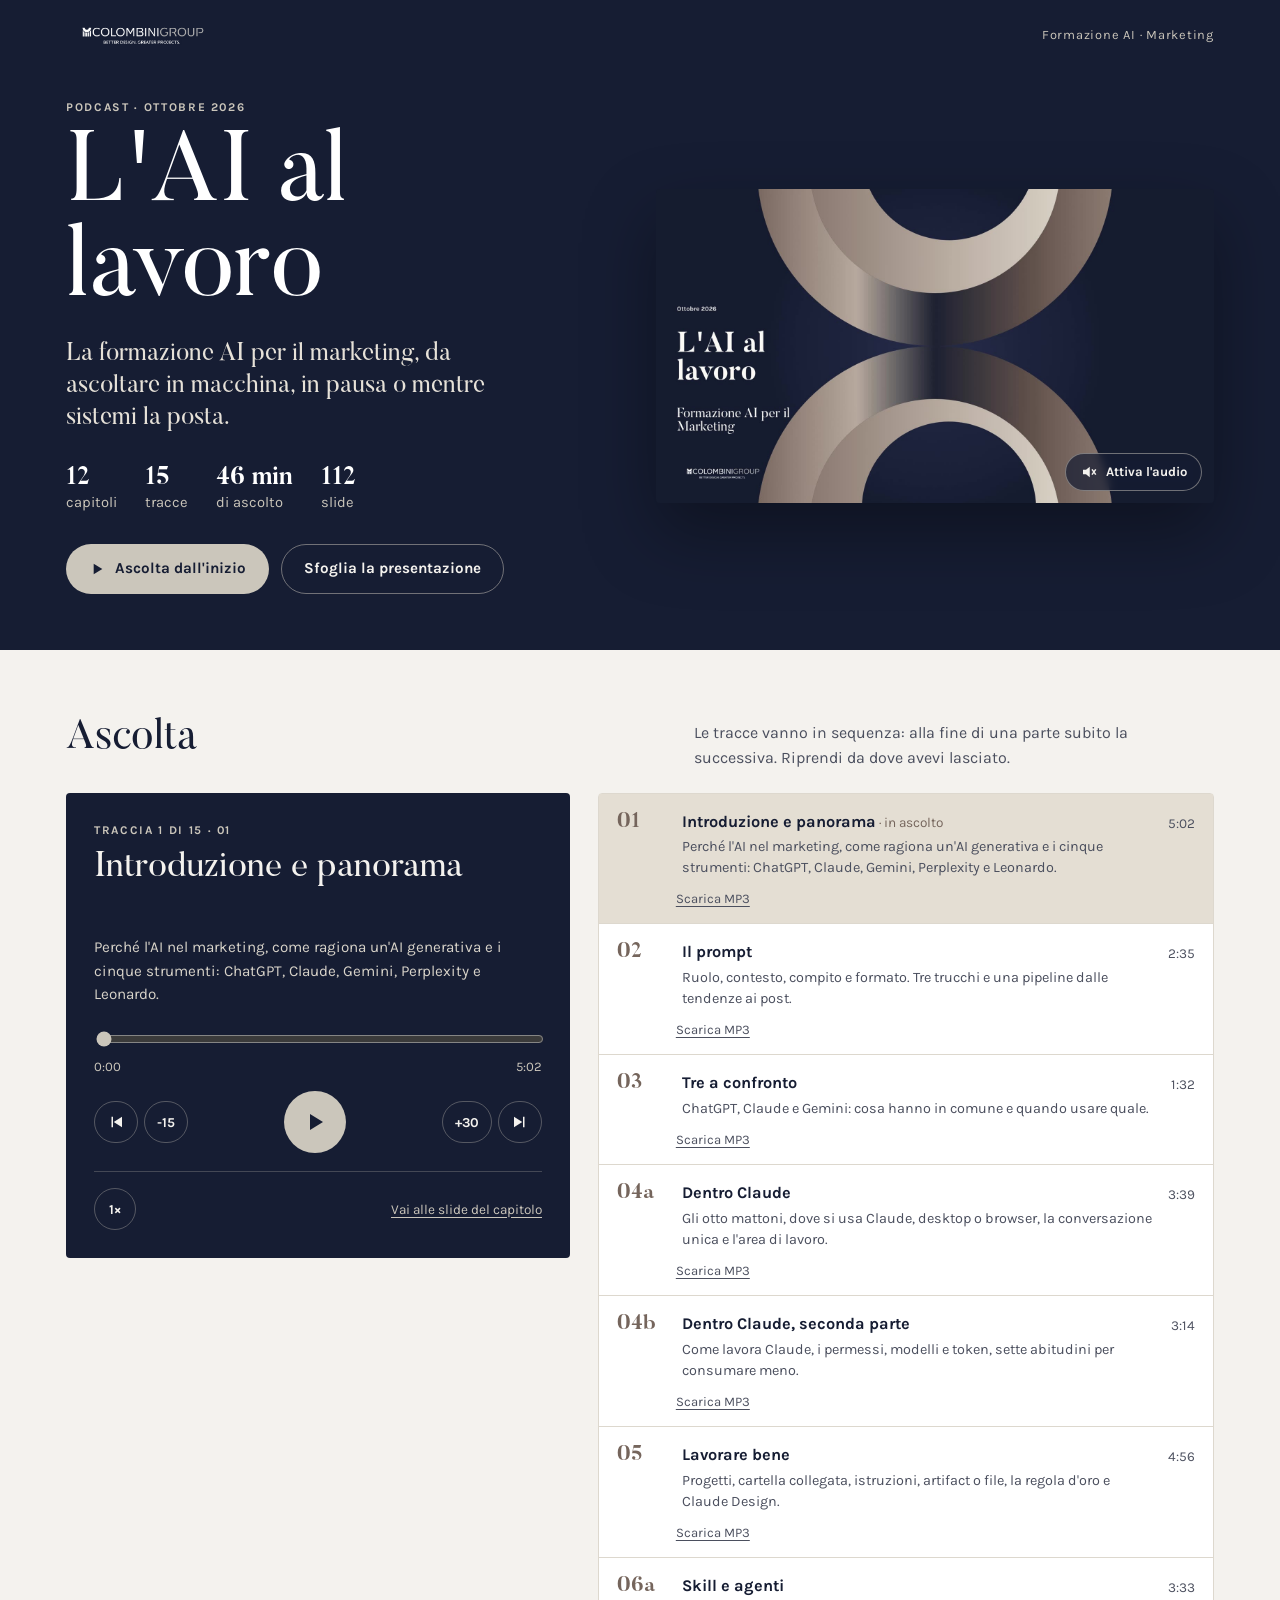
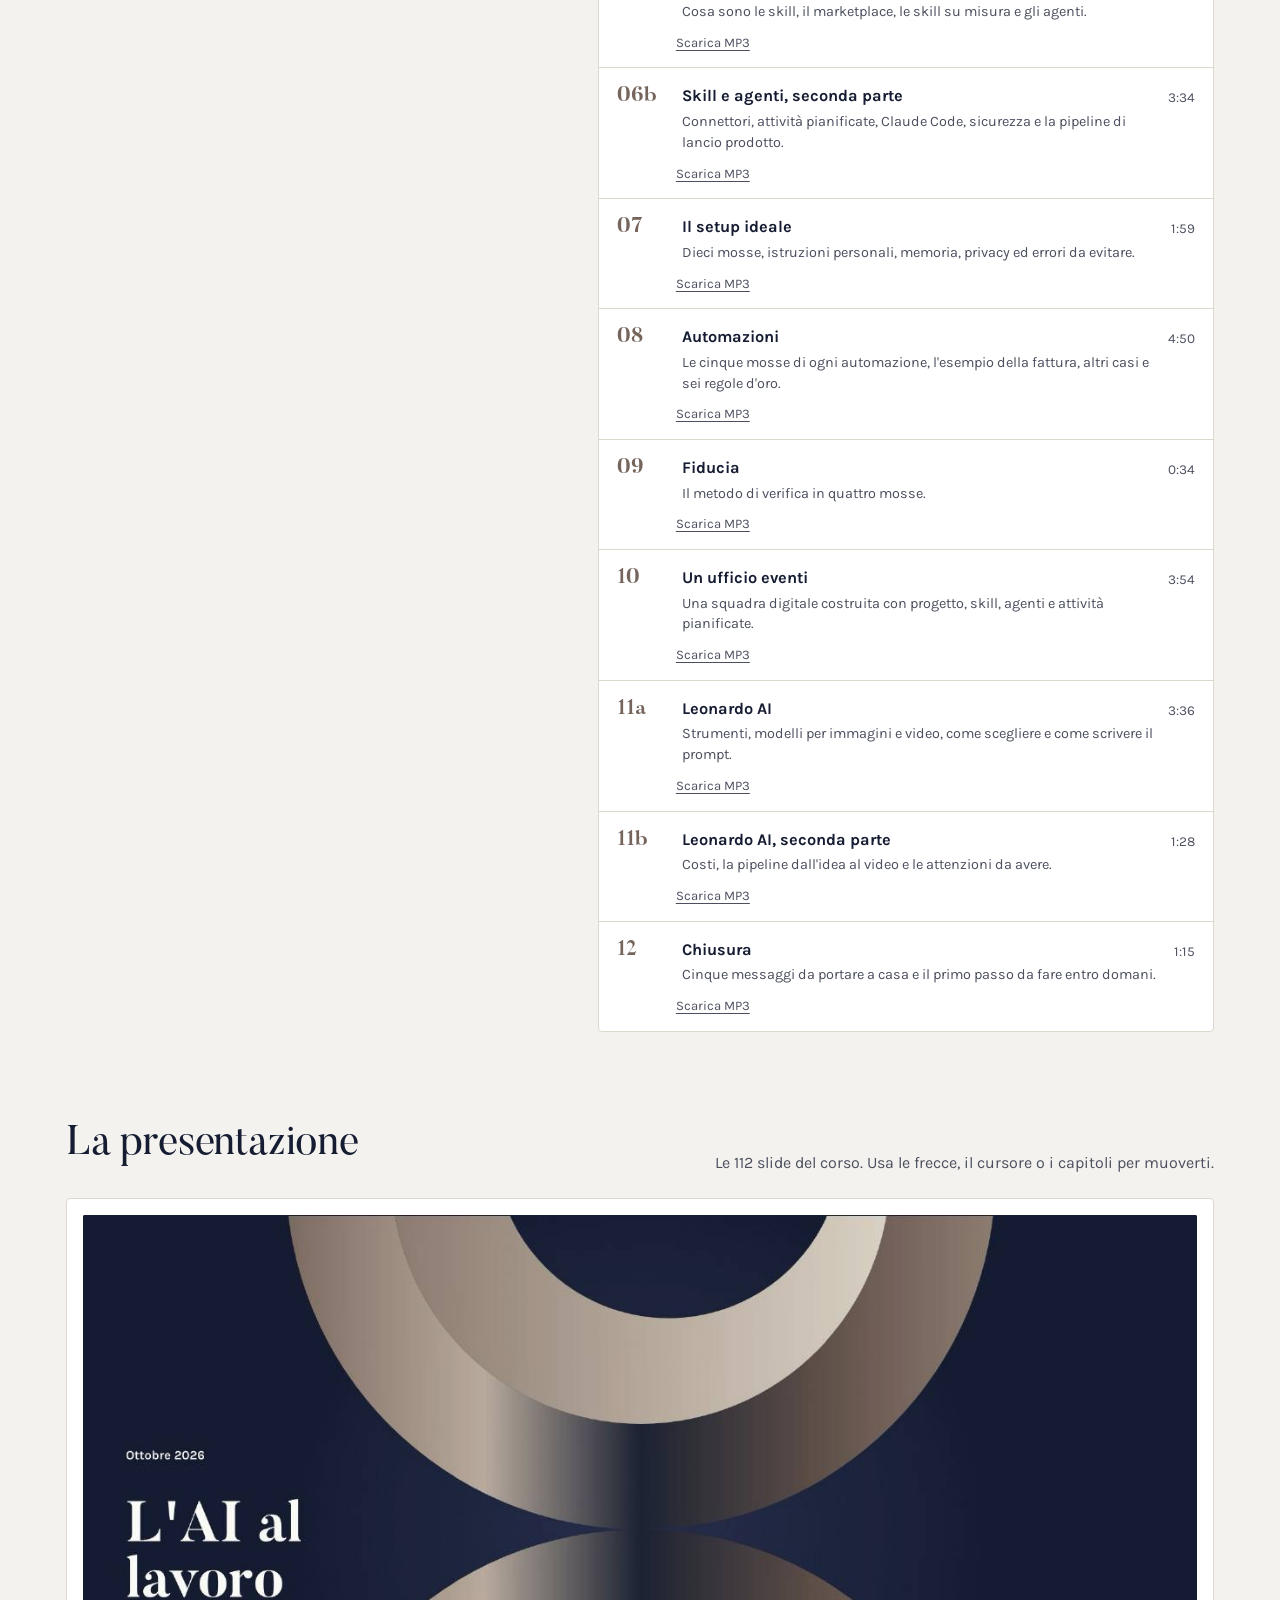
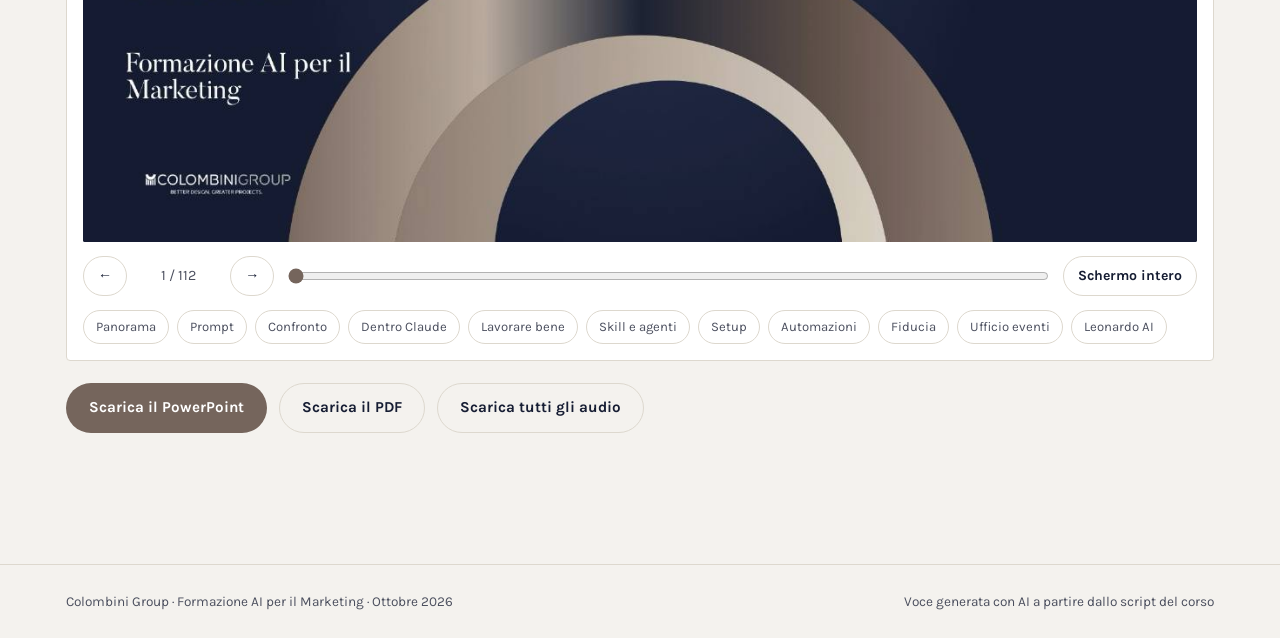
==== index.html @ 7804b263 "Pubblica il sito del podcast L'AI al lavoro Co-Authored-By: Claude Opus 5.5 <noreply@anthropic.com> " ====
<!doctype html><html lang="it"><head><meta charset="utf-8"><meta name="viewport" content="width=device-width,initial-scale=1,viewport-fit=cover"><style>:root{padding-top:env(safe-area-inset-top,0px);padding-bottom:env(safe-area-inset-bottom,0px)}body{margin:0}img{max-width:100%}[hidden]{display:none!important}</style></head><body><title>L'AI al lavoro · Podcast</title>
<meta name="claude:viewport-fit-sides" content="cover">
<style>
@font-face{font-family:"Butler";font-weight:400;font-style:normal;font-display:swap;src:url([data-uri]) format("woff")}
@font-face{font-family:"Butler";font-weight:700;font-style:normal;font-display:swap;src:url([data-uri]) format("woff")}
@font-face{font-family:"Karla";font-weight:400;font-style:normal;font-display:swap;src:url([data-uri]) format("woff")}
@font-face{font-family:"Karla";font-weight:500;font-style:normal;font-display:swap;src:url([data-uri]) format("woff")}
@font-face{font-family:"Karla";font-weight:700;font-style:normal;font-display:swap;src:url([data-uri]) format("woff")}

/* Layout: banda blu notte con archi (come la copertina del deck), poi lettore + scaletta su due colonne, poi la presentazione sfogliabile. */
:root{
  --navy:#161D33; --navy-2:#20294A; --greige:#CBC6BB; --tort:#75655C; --sand:#F4F2EE; --paper:#FFFFFF;
  --bg:var(--sand); --surface:var(--paper); --ink:#161D33; --ink-soft:#4B4F5E; --line:#DDD8CE; --accent:#75655C; --accent-ink:#FFFFFF;
  --row-hover:#ECE8E0; --row-active:#E4DED3;
  --f-display:"Butler","Bodoni Moda","Didot","Georgia",serif;
  --f-text:"Karla","Helvetica Neue","Arial",sans-serif;
}
@media (prefers-color-scheme:dark){:root:not([data-theme="light"]){
  --bg:#0F1426; --surface:#161D33; --ink:#EEEAE2; --ink-soft:#B7B1A6; --line:#2C3555; --accent:#CBC6BB; --accent-ink:#161D33;
  --row-hover:#1D2542; --row-active:#252E50; color-scheme:dark}}
:root[data-theme="dark"]{
  --bg:#0F1426; --surface:#161D33; --ink:#EEEAE2; --ink-soft:#B7B1A6; --line:#2C3555; --accent:#CBC6BB; --accent-ink:#161D33;
  --row-hover:#1D2542; --row-active:#252E50; color-scheme:dark}
*{box-sizing:border-box}
body{background:var(--bg);color:var(--ink);font-family:var(--f-text);font-size:16px;line-height:1.55;margin:0}
.wrap{max-width:1180px;margin:0 auto;padding-left:max(16px,env(safe-area-inset-left,0px));padding-right:max(16px,env(safe-area-inset-right,0px))}
h1,h2,h3{font-family:var(--f-display);font-weight:400;text-wrap:balance;margin:0;letter-spacing:-.005em}
button{font:inherit;color:inherit;cursor:pointer}
button:focus-visible,a:focus-visible,input:focus-visible{outline:2px solid var(--accent);outline-offset:2px}
.eyebrow{font-size:.74rem;letter-spacing:.14em;text-transform:uppercase;font-weight:700}

/* banda */
.band{background:#161D33;color:#F4F2EE;position:relative;overflow:hidden}
.band .wrap{position:relative;z-index:1}
.topbar{display:flex;justify-content:space-between;align-items:center;gap:16px;padding-block:22px}
.topbar img{height:26px;width:auto}
.topbar span{font-size:.8rem;color:#CBC6BB;letter-spacing:.06em}
.hero{display:grid;grid-template-columns:minmax(0,1fr) minmax(0,1fr);gap:32px;align-items:center;padding-block:28px 56px}
.hero .eyebrow{color:#CBC6BB}
.hero h1{font-size:clamp(3rem,8vw,6.2rem);line-height:.95;margin-top:14px;color:#FFFFFF}
.hero p.lede{font-family:var(--f-display);font-size:clamp(1.2rem,2.4vw,1.55rem);line-height:1.3;color:#E6E1D8;max-width:30ch;margin:20px 0 0}
.facts{display:flex;flex-wrap:wrap;gap:10px 28px;margin-top:28px;font-size:.92rem;color:#CBC6BB}
.facts b{display:block;font-family:var(--f-display);font-weight:700;font-size:1.6rem;color:#FFFFFF;line-height:1.1}
.hero .cta{margin-top:30px;display:flex;flex-wrap:wrap;gap:12px}
.btn{display:inline-flex;align-items:center;gap:10px;border-radius:999px;padding:12px 22px;font-weight:700;font-size:.95rem;border:1px solid transparent;text-decoration:none}
.btn-light{background:#CBC6BB;color:#161D33}
.btn-light:hover{background:#E4DFD6}
.btn-ghost{background:transparent;color:#F4F2EE;border-color:rgba(203,198,187,.5)}
.btn-ghost:hover{border-color:#CBC6BB}
.herovid{position:relative;justify-self:end;width:100%;max-width:640px;aspect-ratio:16/9;border-radius:4px;overflow:hidden;background:#0F1426 center/cover no-repeat;box-shadow:0 30px 70px rgba(0,0,0,.35)}
.herovid video{width:100%;height:100%;object-fit:cover;display:block}
.vidsound{position:absolute;right:12px;bottom:12px;display:inline-flex;align-items:center;gap:8px;border:1px solid rgba(203,198,187,.5);background:rgba(22,29,51,.72);color:#F4F2EE;border-radius:999px;padding:8px 14px;font-size:.82rem;font-weight:700;backdrop-filter:blur(4px)}
.vidsound svg{width:18px;height:18px;fill:currentColor}
.vidsound:hover{border-color:#CBC6BB}

/* sezione ascolto */
main{padding-block:56px 24px}
.sec-head{display:flex;justify-content:space-between;align-items:end;gap:16px;flex-wrap:wrap;margin-bottom:22px}
.sec-head h2{font-size:clamp(1.9rem,3.6vw,2.6rem)}
.sec-head p{margin:0;color:var(--ink-soft);max-width:52ch}
.listen{display:grid;grid-template-columns:minmax(0,.9fr) minmax(0,1.1fr);gap:28px;align-items:start}
.player{position:sticky;top:calc(env(safe-area-inset-top,0px) + 16px);background:#161D33;color:#F4F2EE;padding:28px;border-radius:4px}
.player .now{font-size:.74rem;letter-spacing:.14em;text-transform:uppercase;color:#CBC6BB;font-weight:700}
.player .ttl{font-family:var(--f-display);font-size:clamp(1.6rem,3vw,2.2rem);line-height:1.1;margin-top:10px;min-height:2.2em}
.player .dsc{color:#D9D4CA;font-size:.95rem;margin-top:10px;min-height:3em}
.seek{margin-top:22px}
.seek input{width:100%;accent-color:#CBC6BB}
.times{display:flex;justify-content:space-between;font-size:.82rem;color:#CBC6BB;font-variant-numeric:tabular-nums;margin-top:2px}
.ctrls{display:flex;align-items:center;justify-content:space-between;gap:8px;margin-top:14px;flex-wrap:wrap}
.ctrls .grp{display:flex;align-items:center;gap:6px}
.ic{background:transparent;border:1px solid rgba(203,198,187,.35);color:#F4F2EE;border-radius:999px;height:42px;min-width:42px;padding:0 12px;display:inline-flex;align-items:center;justify-content:center;font-size:.85rem;font-weight:700}
.ic:hover{border-color:#CBC6BB}
.ic svg{width:18px;height:18px;fill:currentColor}
.play{background:#CBC6BB;color:#161D33;border:none;width:62px;height:62px;border-radius:50%}
.play svg{width:24px;height:24px}
.play:hover{background:#E4DFD6}
.player .side{display:flex;justify-content:space-between;align-items:center;gap:10px;margin-top:18px;padding-top:16px;border-top:1px solid rgba(203,198,187,.25);font-size:.85rem;color:#CBC6BB;flex-wrap:wrap}
.linkbtn{background:none;border:none;padding:0;text-decoration:underline;text-underline-offset:3px;color:inherit;font-size:inherit}

.tracks{list-style:none;margin:0;padding:0;background:var(--surface);border:1px solid var(--line);border-radius:4px}
.tracks li+li{border-top:1px solid var(--line)}
.trk{display:grid;grid-template-columns:3.2rem minmax(0,1fr) auto;gap:14px;align-items:start;width:100%;text-align:left;background:transparent;border:none;padding:16px 18px}
.tracks li:hover{background:var(--row-hover)}
.tracks li.on{background:var(--row-active)}
.trk{border-radius:0}
.trk .n{font-family:var(--f-display);font-weight:700;font-size:1.35rem;color:var(--accent);font-variant-numeric:tabular-nums;line-height:1.2}
.trk .t{font-weight:700;font-size:1.02rem;line-height:1.3}
.trk .d{color:var(--ink-soft);font-size:.9rem;margin-top:3px;line-height:1.45}
.trk .r{font-size:.85rem;color:var(--ink-soft);font-variant-numeric:tabular-nums;white-space:nowrap;padding-top:3px}
.trk[aria-current="true"] .t::after{content:" · in ascolto";font-weight:400;color:var(--accent);font-size:.85rem}
.row-tools{display:flex;gap:14px;padding:0 18px 14px 4.8rem;font-size:.82rem;color:var(--ink-soft);margin-top:-6px}
.row-tools button{background:none;border:none;padding:0;color:inherit;text-decoration:underline;text-underline-offset:3px}

/* presentazione */
.deck{margin-top:72px;padding-block:8px 24px}
.viewer{background:var(--surface);border:1px solid var(--line);border-radius:4px;padding:16px}
.stage{position:relative;aspect-ratio:16/9;max-width:100%;background:#161D33;border-radius:2px;overflow:hidden}
.stage img{width:100%;height:100%;object-fit:contain;display:block}
.nav-hit{position:absolute;top:0;bottom:0;width:22%;background:transparent;border:none}
.nav-hit.prev{left:0}.nav-hit.next{right:0}
.vbar{display:flex;align-items:center;gap:12px;margin-top:14px;flex-wrap:wrap}
.vbar input[type=range]{flex:1 1 220px;min-width:0;accent-color:var(--accent)}
.vbtn{background:transparent;border:1px solid var(--line);border-radius:999px;height:40px;min-width:40px;padding:0 14px;font-weight:700;font-size:.88rem;color:var(--ink);display:inline-flex;align-items:center;gap:8px}
.vbtn:hover{border-color:var(--accent)}
.count{font-variant-numeric:tabular-nums;font-size:.9rem;color:var(--ink-soft);min-width:5.5em;text-align:center}
.chapters{display:flex;gap:8px;flex-wrap:wrap;margin-top:14px}
.chip{border:1px solid var(--line);background:transparent;border-radius:999px;padding:6px 12px;font-size:.82rem;color:var(--ink-soft)}
.chip:hover,.chip[aria-pressed="true"]{border-color:var(--accent);color:var(--ink)}
.dl{display:flex;flex-wrap:wrap;gap:12px;margin-top:22px;align-items:center}
.btn-solid{background:var(--accent);color:var(--accent-ink)}
.btn-solid:hover{filter:brightness(1.08)}
.btn-line{background:transparent;color:var(--ink);border-color:var(--line)}
.btn-line:hover{border-color:var(--accent)}
.note{font-size:.85rem;color:var(--ink-soft);margin:10px 0 0}
.msg{font-size:.88rem;color:var(--accent);min-height:1.4em;margin:8px 0 0}

footer{border-top:1px solid var(--line);margin-top:56px}
footer .wrap{display:flex;justify-content:space-between;gap:16px;flex-wrap:wrap;padding-block:26px;font-size:.85rem;color:var(--ink-soft)}

@media (max-width:860px){
  .hero{grid-template-columns:1fr;padding-block:12px 40px}
  .herovid{justify-self:stretch;max-width:none}
  .listen{grid-template-columns:1fr}
  .player{position:static}
}
@media (max-width:520px){
  .trk{grid-template-columns:2.4rem minmax(0,1fr);gap:10px;padding:14px}
  .trk .r{grid-column:2;padding-top:0}
  .row-tools{padding-left:3.7rem}
  .player{padding:22px}
}
@media (prefers-reduced-motion:reduce){*{transition:none!important;animation:none!important}}
</style>

<div class="band">
  <div class="wrap">
    <div class="topbar">
      <img src="[data-uri]" alt="Colombini Group">
      <span>Formazione AI · Marketing</span>
    </div>
    <div class="hero">
      <div>
        <div class="eyebrow">Podcast · Ottobre 2026</div>
        <h1>L'AI al lavoro</h1>
        <p class="lede">La formazione AI per il marketing, da ascoltare in macchina, in pausa o mentre sistemi la posta.</p>
        <div class="facts">
          <div><b>12</b>capitoli</div>
          <div><b>15</b>tracce</div>
          <div><b id="totdur">45 min</b>di ascolto</div>
          <div><b>112</b>slide</div>
        </div>
        <div class="cta">
          <button class="btn btn-light" id="startBtn" type="button">
            <svg width="16" height="16" viewBox="0 0 24 24" aria-hidden="true"><path d="M7 4v16l13-8z" fill="currentColor"/></svg>
            <span id="startLbl">Ascolta dall'inizio</span>
          </button>
          <a class="btn btn-ghost" href="#presentazione">Sfoglia la presentazione</a>
        </div>
      </div>
      <div class="herovid">
        <video id="heroVid" muted loop playsinline preload="auto" aria-label="Video di introduzione al corso"></video>
        <button class="vidsound" id="vidSound" type="button" aria-pressed="false">
          <svg viewBox="0 0 24 24" aria-hidden="true"><path d="M4 9v6h4l5 4V5L8 9H4z"/><path id="sndWave" d="M16 8.5l5 7M21 8.5l-5 7" stroke="currentColor" stroke-width="2" fill="none"/></svg>
          <span id="vidSoundLbl">Attiva l'audio</span>
        </button>
      </div>
    </div>
  </div>
</div>

<main class="wrap">
  <section aria-labelledby="h-ascolta">
    <div class="sec-head">
      <h2 id="h-ascolta">Ascolta</h2>
      <p>Le tracce vanno in sequenza: alla fine di una parte subito la successiva. Riprendi da dove avevi lasciato.</p>
    </div>
    <div class="listen">
      <div class="player" aria-label="Lettore">
        <div class="now" id="pNow">Traccia 1 di 15</div>
        <div class="ttl" id="pTitle">Introduzione e panorama</div>
        <div class="dsc" id="pDesc"></div>
        <div class="seek">
          <label for="seek" class="eyebrow" style="position:absolute;left:-9999px">Posizione</label>
          <input id="seek" type="range" min="0" max="1000" value="0">
          <div class="times"><span id="tCur">0:00</span><span id="tDur">0:00</span></div>
        </div>
        <div class="ctrls">
          <div class="grp">
            <button class="ic" id="bPrev" type="button" aria-label="Traccia precedente"><svg viewBox="0 0 24 24"><path d="M6 5h2v14H6zM20 5v14L9 12z"/></svg></button>
            <button class="ic" id="bBack" type="button" aria-label="Indietro di 15 secondi">-15</button>
          </div>
          <button class="ic play" id="bPlay" type="button" aria-label="Riproduci"><svg viewBox="0 0 24 24" id="playIcon"><path d="M7 4v16l13-8z"/></svg></button>
          <div class="grp">
            <button class="ic" id="bFwd" type="button" aria-label="Avanti di 30 secondi">+30</button>
            <button class="ic" id="bNext" type="button" aria-label="Traccia successiva"><svg viewBox="0 0 24 24"><path d="M16 5h2v14h-2zM4 5v14l11-7z"/></svg></button>
          </div>
        </div>
        <div class="side">
          <button class="ic" id="bSpeed" type="button" aria-label="Velocità di riproduzione">1×</button>
          <button class="linkbtn" id="bSlides" type="button">Vai alle slide del capitolo</button>
        </div>
        <audio id="audio" preload="metadata"></audio>
      </div>
      <ol class="tracks" id="tracks"></ol>
    </div>
  </section>

  <section class="deck" id="presentazione" aria-labelledby="h-deck">
    <div class="sec-head">
      <h2 id="h-deck">La presentazione</h2>
      <p>Le 112 slide del corso. Usa le frecce, il cursore o i capitoli per muoverti.</p>
    </div>
    <div class="viewer">
      <div class="stage">
        <img id="slideImg" alt="Slide 1 di 112">
        <button class="nav-hit prev" id="hitPrev" type="button" aria-label="Slide precedente"></button>
        <button class="nav-hit next" id="hitNext" type="button" aria-label="Slide successiva"></button>
      </div>
      <div class="vbar">
        <button class="vbtn" id="sPrev" type="button" aria-label="Slide precedente">←</button>
        <span class="count" id="sCount">1 / 112</span>
        <button class="vbtn" id="sNext" type="button" aria-label="Slide successiva">→</button>
        <label for="sRange" style="position:absolute;left:-9999px">Scorri le slide</label>
        <input type="range" id="sRange" min="1" max="112" value="1">
        <button class="vbtn" id="sFull" type="button">Schermo intero</button>
      </div>
      <div class="chapters" id="chips"></div>
    </div>
    <div class="dl" id="dlRow">
      <button class="btn btn-solid" type="button" data-dl="pptx">Scarica il PowerPoint</button>
      <button class="btn btn-line" type="button" data-dl="pdf" id="dlPdf">Scarica il PDF</button>
      <button class="btn btn-line" type="button" data-dl="all" id="dlAudio" hidden>Scarica tutti gli audio</button>
    </div>
    <p class="note" id="pptNote" hidden>Il PowerPoint originale si scarica dalla versione condivisa su OneDrive. Qui trovi il PDF con le stesse 112 slide.</p>
    <p class="msg" id="dlMsg" role="status"></p>
  </section>
</main>

<footer>
  <div class="wrap">
    <span>Colombini Group · Formazione AI per il Marketing · Ottobre 2026</span>
    <span>Voce generata con AI a partire dallo script del corso</span>
  </div>
</footer>


<script>
(function(){
const MODE = "site"; // artifact | site | single
const TRACKS = [
 {n:"01",t:"Introduzione e panorama",d:"Perché l'AI nel marketing, come ragiona un'AI generativa e i cinque strumenti: ChatGPT, Claude, Gemini, Perplexity e Leonardo.",s:1},
 {n:"02",t:"Il prompt",d:"Ruolo, contesto, compito e formato. Tre trucchi e una pipeline dalle tendenze ai post.",s:16},
 {n:"03",t:"Tre a confronto",d:"ChatGPT, Claude e Gemini: cosa hanno in comune e quando usare quale.",s:21},
 {n:"04a",t:"Dentro Claude",d:"Gli otto mattoni, dove si usa Claude, desktop o browser, la conversazione unica e l'area di lavoro.",s:26},
 {n:"04b",t:"Dentro Claude, seconda parte",d:"Come lavora Claude, i permessi, modelli e token, sette abitudini per consumare meno.",s:34},
 {n:"05",t:"Lavorare bene",d:"Progetti, cartella collegata, istruzioni, artifact o file, la regola d'oro e Claude Design.",s:42},
 {n:"06a",t:"Skill e agenti",d:"Cosa sono le skill, il marketplace, le skill su misura e gli agenti.",s:53},
 {n:"06b",t:"Skill e agenti, seconda parte",d:"Connettori, attività pianificate, Claude Code, sicurezza e la pipeline di lancio prodotto.",s:62},
 {n:"07",t:"Il setup ideale",d:"Dieci mosse, istruzioni personali, memoria, privacy ed errori da evitare.",s:70},
 {n:"08",t:"Automazioni",d:"Le cinque mosse di ogni automazione, l'esempio della fattura, altri casi e sei regole d'oro.",s:75},
 {n:"09",t:"Fiducia",d:"Il metodo di verifica in quattro mosse.",s:86},
 {n:"10",t:"Un ufficio eventi",d:"Una squadra digitale costruita con progetto, skill, agenti e attività pianificate.",s:90},
 {n:"11a",t:"Leonardo AI",d:"Strumenti, modelli per immagini e video, come scegliere e come scrivere il prompt.",s:101},
 {n:"11b",t:"Leonardo AI, seconda parte",d:"Costi, la pipeline dall'idea al video e le attenzioni da avere.",s:109},
 {n:"12",t:"Chiusura",d:"Cinque messaggi da portare a casa e il primo passo da fare entro domani.",s:88}
];
const DUR = [302,155,92,219,194,296,213,214,119,290,34,234,216,88,75];
const SLIDES = 112;
const CHAPTERS = [["Panorama",6],["Prompt",16],["Confronto",21],["Dentro Claude",26],["Lavorare bene",42],["Skill e agenti",53],["Setup",70],["Automazioni",75],["Fiducia",86],["Ufficio eventi",90],["Leonardo AI",101]];
const FILES = {pptx:["files/L-AI-al-lavoro_presentazione.pptx","L'AI al lavoro - presentazione.pptx"], pdf:["files/L-AI-al-lavoro_presentazione.pdf","L'AI al lavoro - presentazione.pdf"]};

/* risoluzione delle risorse: percorso relativo, oppure blob dal file unico */
const blobCache = {};
function src(path){
  if(MODE!=="single") return path;
  if(blobCache[path]) return blobCache[path];
  const el = document.querySelector('script[data-asset="'+path+'"]');
  if(!el) return "";
  const bin = atob(el.textContent.trim()); const len = bin.length; const u = new Uint8Array(len);
  for(let i=0;i<len;i++) u[i]=bin.charCodeAt(i);
  const url = URL.createObjectURL(new Blob([u],{type:el.dataset.mime}));
  blobCache[path]=url; return url;
}
function has(path){ if(MODE==="artifact" && path.endsWith(".pptx")) return false; return MODE!=="single" || !!document.querySelector('script[data-asset="'+path+'"]'); }
const fmt = s => { s=Math.max(0,Math.floor(s||0)); return Math.floor(s/60)+":"+String(s%60).padStart(2,"0"); };
const $ = id => document.getElementById(id);
const store = { get(k){try{return JSON.parse(localStorage.getItem(k))}catch(e){return null}}, set(k,v){try{localStorage.setItem(k,JSON.stringify(v))}catch(e){}} };

const total = DUR.reduce((a,b)=>a+b,0);
$("totdur").textContent = Math.round(total/60)+" min";

/* scaletta */
const list = $("tracks");
TRACKS.forEach((tr,i)=>{
  const li = document.createElement("li");
  const b = document.createElement("button"); b.type="button"; b.className="trk"; b.dataset.i=i;
  b.innerHTML = '<span class="n"></span><span><span class="t"></span><span class="d" style="display:block"></span></span><span class="r"></span>';
  b.querySelector(".n").textContent = tr.n; b.querySelector(".t").textContent = tr.t; b.querySelector(".d").textContent = tr.d; b.querySelector(".r").textContent = fmt(DUR[i]);
  b.addEventListener("click",()=>{ if(i===cur && !audio.paused){audio.pause();} else {load(i,0,true);} });
  li.appendChild(b);
  if(MODE!=="artifact"){
    const tools = document.createElement("div"); tools.className="row-tools";
    const d = document.createElement("button"); d.type="button"; d.textContent="Scarica MP3";
    d.addEventListener("click",()=>saveFile("audio/"+tr.n+".mp3","L'AI al lavoro "+tr.n+" "+tr.t+".mp3"));
    tools.appendChild(d); li.appendChild(tools);
  }
  list.appendChild(li);
});

/* lettore */
const audio = $("audio");
let cur = 0, speedIdx = 0; const SPEEDS=[1,1.25,1.5,0.9];
function paint(){
  const tr = TRACKS[cur];
  $("pNow").textContent = "Traccia "+(cur+1)+" di "+TRACKS.length+" · "+tr.n;
  $("pTitle").textContent = tr.t; $("pDesc").textContent = tr.d;
  list.querySelectorAll(".trk").forEach(b=>{const on=+b.dataset.i===cur; b.setAttribute("aria-current", String(on)); b.parentNode.classList.toggle("on",on);});
}
function load(i,t,play){
  cur = i; audio.src = src("audio/"+TRACKS[i].n+".mp3"); audio.playbackRate = SPEEDS[speedIdx];
  paint();
  const go = ()=>{ if(t) { try{audio.currentTime=t}catch(e){} } if(play) audio.play().catch(()=>{}); };
  if(audio.readyState>=1) go(); else audio.addEventListener("loadedmetadata",go,{once:true});
}
function setIcon(){ $("playIcon").innerHTML = audio.paused ? '<path d="M7 4v16l13-8z"/>' : '<path d="M6 4h4v16H6zM14 4h4v16h-4z"/>'; $("bPlay").setAttribute("aria-label", audio.paused?"Riproduci":"Pausa"); }
$("bPlay").addEventListener("click",()=>{ if(!audio.src) load(cur,0,true); else if(audio.paused) audio.play().catch(()=>{}); else audio.pause(); });
$("bPrev").addEventListener("click",()=>{ if(audio.currentTime>4) audio.currentTime=0; else if(cur>0) load(cur-1,0,!audio.paused); });
$("bNext").addEventListener("click",()=>{ if(cur<TRACKS.length-1) load(cur+1,0,!audio.paused); });
$("bBack").addEventListener("click",()=>{ audio.currentTime=Math.max(0,audio.currentTime-15); });
$("bFwd").addEventListener("click",()=>{ audio.currentTime=Math.min(audio.duration||0,audio.currentTime+30); });
$("bSpeed").addEventListener("click",()=>{ speedIdx=(speedIdx+1)%SPEEDS.length; audio.playbackRate=SPEEDS[speedIdx]; $("bSpeed").textContent=String(SPEEDS[speedIdx]).replace(".",",")+"×"; });
$("bSlides").addEventListener("click",()=>{ show(TRACKS[cur].s); $("presentazione").scrollIntoView({behavior:"smooth"}); });
audio.addEventListener("play",setIcon); audio.addEventListener("pause",setIcon);
audio.addEventListener("ended",()=>{ if(cur<TRACKS.length-1) load(cur+1,0,true); else setIcon(); });
let seeking=false; const seek=$("seek");
seek.addEventListener("input",()=>{ seeking=true; $("tCur").textContent=fmt((seek.value/1000)*(audio.duration||DUR[cur])); });
seek.addEventListener("change",()=>{ if(audio.duration) audio.currentTime=(seek.value/1000)*audio.duration; seeking=false; });
let lastSave=0;
audio.addEventListener("timeupdate",()=>{
  const d = audio.duration||DUR[cur];
  if(!seeking){ seek.value = Math.round(1000*audio.currentTime/d); $("tCur").textContent=fmt(audio.currentTime); }
  $("tDur").textContent = fmt(d);
  const now=Date.now(); if(now-lastSave>4000){ lastSave=now; store.set("podcast-pos",{i:cur,t:audio.currentTime}); }
});
const saved = store.get("podcast-pos");
$("startBtn").addEventListener("click",()=>{
  const p = store.get("podcast-pos");
  if(p && (p.i>0 || p.t>10)) load(p.i,p.t,true); else load(0,0,true);
  document.querySelector(".player").scrollIntoView({behavior:"smooth",block:"center"});
});
if(saved && (saved.i>0 || saved.t>10)){ cur = Math.min(saved.i,TRACKS.length-1); $("startLbl").textContent = "Riprendi da "+TRACKS[cur].n+" · "+fmt(saved.t); }
paint(); $("tDur").textContent = fmt(DUR[cur]);

/* video di apertura */
const hv=$("heroVid"), snd=$("vidSound");
hv.parentNode.style.backgroundImage="url('"+src("intro-poster.jpg")+"')";
hv.poster=src("intro-poster.jpg"); hv.src=src("intro.mp4");
const reduce = window.matchMedia && matchMedia("(prefers-reduced-motion: reduce)").matches;
if(!reduce){ hv.play().catch(()=>{}); }
snd.addEventListener("click",()=>{
  const on = hv.muted;
  hv.muted = !on;
  if(on){ hv.currentTime=0; hv.play().catch(()=>{}); if(!audio.paused) audio.pause(); }
  snd.setAttribute("aria-pressed",String(on));
  $("vidSoundLbl").textContent = on ? "Disattiva l'audio" : "Attiva l'audio";
  $("sndWave").setAttribute("d", on ? "M16 9a4 4 0 0 1 0 6M18.5 6.5a7.5 7.5 0 0 1 0 11" : "M16 8.5l5 7M21 8.5l-5 7");
});
audio.addEventListener("play",()=>{ if(!hv.muted){ hv.muted=true; snd.setAttribute("aria-pressed","false"); $("vidSoundLbl").textContent="Attiva l'audio"; $("sndWave").setAttribute("d","M16 8.5l5 7M21 8.5l-5 7"); } });

/* presentazione */
let slide = 1; const img=$("slideImg"), range=$("sRange");
const pad = n => String(n).padStart(3,"0");
function show(n){
  slide = Math.min(SLIDES,Math.max(1,n));
  img.src = src("slides/"+pad(slide)+".jpg"); img.alt = "Slide "+slide+" di "+SLIDES;
  $("sCount").textContent = slide+" / "+SLIDES; range.value = slide;
  let active=-1; CHAPTERS.forEach((c,i)=>{ if(slide>=c[1]) active=i; });
  document.querySelectorAll(".chip").forEach((c,i)=>c.setAttribute("aria-pressed",String(i===active)));
  if(slide<SLIDES){ const pre=new Image(); pre.src=src("slides/"+pad(slide+1)+".jpg"); }
}
CHAPTERS.forEach(c=>{ const b=document.createElement("button"); b.type="button"; b.className="chip"; b.textContent=c[0]; b.addEventListener("click",()=>show(c[1])); $("chips").appendChild(b); });
["sPrev","hitPrev"].forEach(id=>$(id).addEventListener("click",()=>show(slide-1)));
["sNext","hitNext"].forEach(id=>$(id).addEventListener("click",()=>show(slide+1)));
range.addEventListener("input",()=>show(+range.value));
document.addEventListener("keydown",e=>{
  if(e.target.closest && e.target.closest("input")) return;
  const r = $("presentazione").getBoundingClientRect();
  if(r.top>innerHeight*0.6 || r.bottom<innerHeight*0.3) return;
  if(e.key==="ArrowRight"){show(slide+1);e.preventDefault();} if(e.key==="ArrowLeft"){show(slide-1);e.preventDefault();}
});
$("sFull").addEventListener("click",()=>{ const st=document.querySelector(".stage"); const f=st.requestFullscreen||st.webkitRequestFullscreen; if(f){ try{ const p=f.call(st); if(p&&p.catch) p.catch(()=>{$("sFull").hidden=true;}); }catch(e){ $("sFull").hidden=true; } } else $("sFull").hidden=true; });
show(1);
if(MODE==="artifact") $("pptNote").hidden=false;

/* download */
const msg=$("dlMsg");
async function saveFile(path,name){
  msg.textContent="";
  if(MODE==="artifact"){
    let dl=null; try{ dl = window.claude && await window.claude.use("downloads"); }catch(e){}
    if(!dl){ msg.textContent="Il download non è disponibile in questa vista. Apri la pagina su claude.ai."; return; }
    try{ msg.textContent="Preparo il file…"; const r=await fetch(path); const b=await r.blob(); msg.textContent=""; await dl.save({filename:name,data:b}); msg.textContent="File scaricato."; }
    catch(e){ msg.textContent = (e && e.code==="declined") ? "" : "Non sono riuscito a scaricare il file. Riprova tra poco."; }
    return;
  }
  const a=document.createElement("a"); a.href=src(path); a.download=name; document.body.appendChild(a); a.click(); a.remove();
}
document.querySelectorAll("[data-dl]").forEach(b=>{
  const k=b.dataset.dl;
  if(k==="all"){ if(MODE==="site"){ b.hidden=false; b.addEventListener("click",()=>saveFile("files/L-AI-al-lavoro_audio.zip","L'AI al lavoro - audio.zip")); } return; }
  if(!has(FILES[k][0])){ b.hidden=true; return; }
  b.addEventListener("click",()=>saveFile(FILES[k][0],FILES[k][1]));
});
})();
</script>
</body></html>
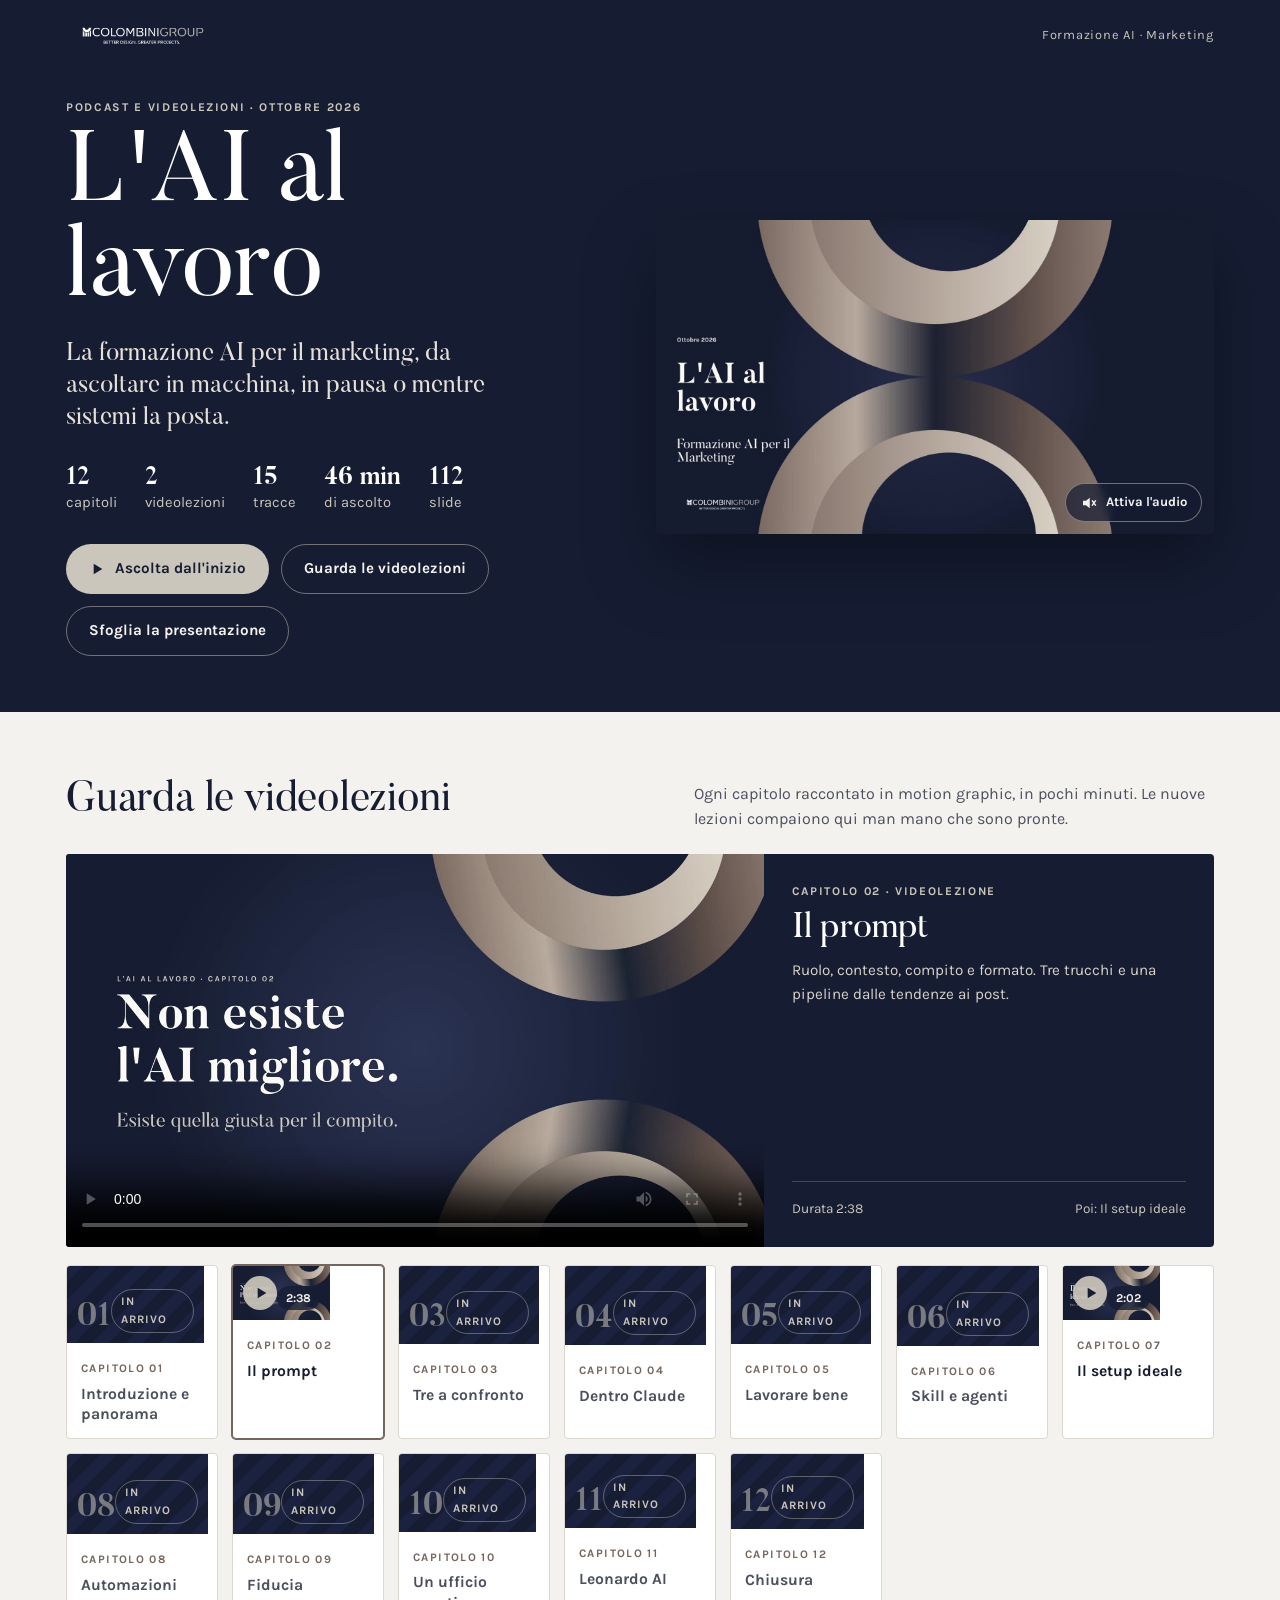
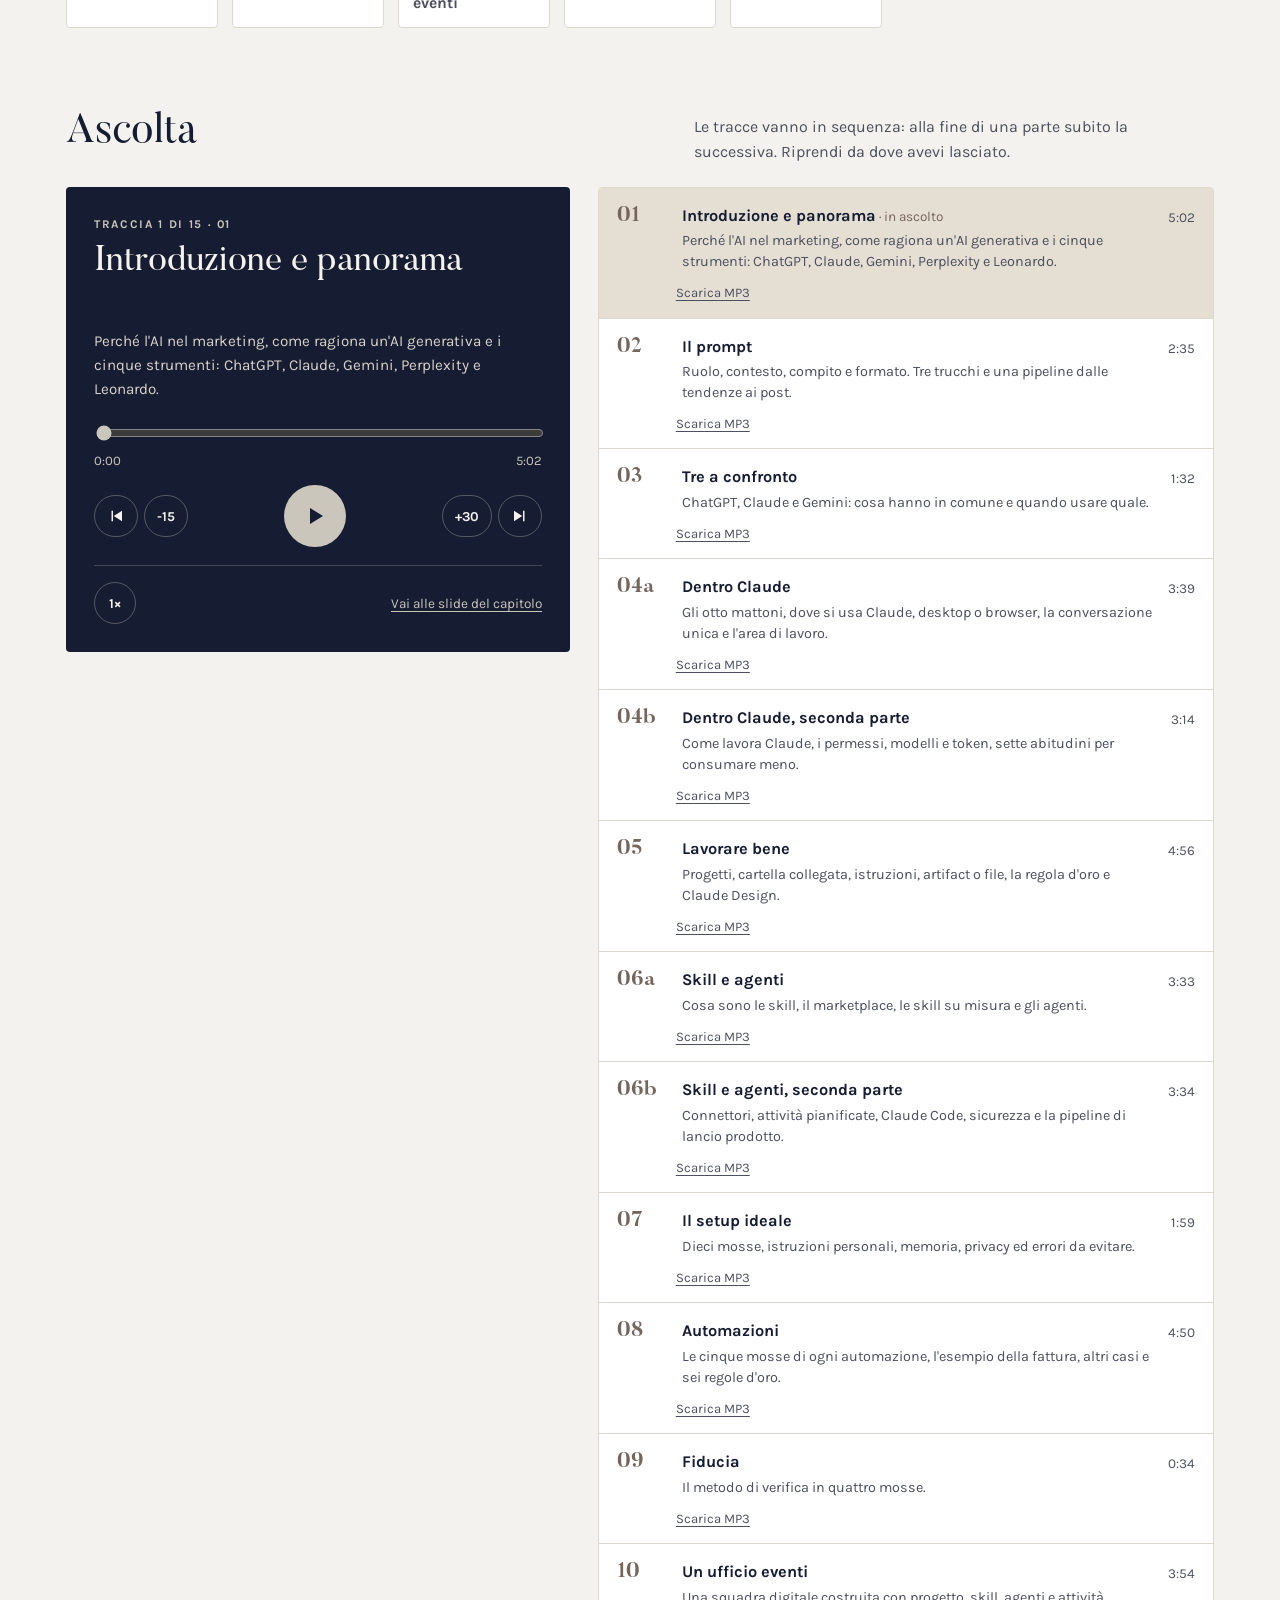
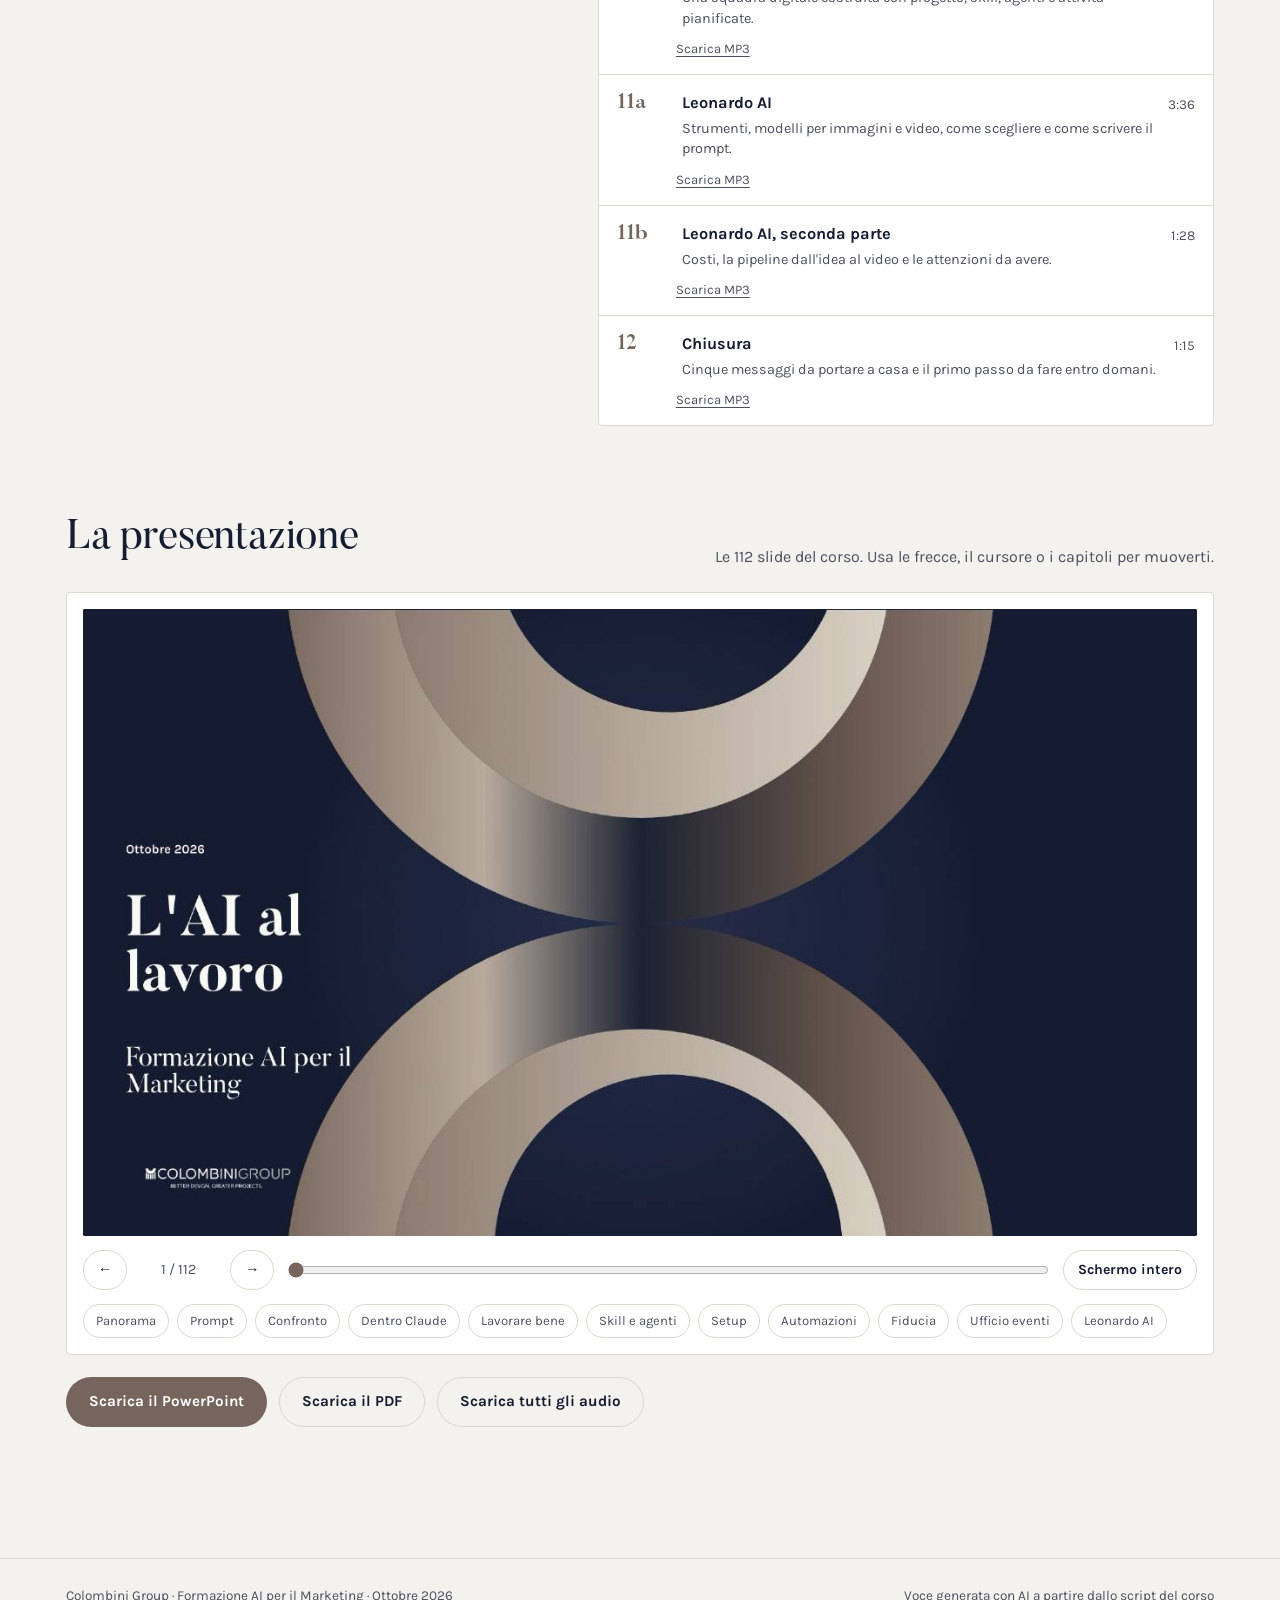
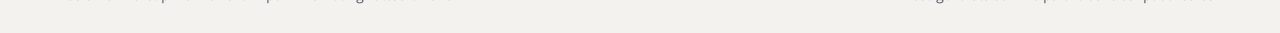
==== commit 6bc5b6fd: "Aggiunge la sezione Guarda le videolezioni con i capitoli 02 e 07 Co-Authored-By: Claude Opus 5.5 <n" ====
--- a/index.html
+++ b/index.html
@@ -114,6 +114,34 @@
 .note{font-size:.85rem;color:var(--ink-soft);margin:10px 0 0}
 .msg{font-size:.88rem;color:var(--accent);min-height:1.4em;margin:8px 0 0}
 
+
+/* videolezioni */
+.watch{margin-bottom:72px}
+.vstage{display:grid;grid-template-columns:minmax(0,1.55fr) minmax(0,1fr);gap:0;background:#161D33;color:#F4F2EE;border-radius:4px;overflow:hidden}
+.vscreen{position:relative;aspect-ratio:16/9;background:#0F1426}
+.vscreen video{width:100%;height:100%;display:block;background:#0F1426}
+.vinfo{padding:28px;display:flex;flex-direction:column;gap:10px}
+.vinfo .now{font-size:.74rem;letter-spacing:.14em;text-transform:uppercase;color:#CBC6BB;font-weight:700}
+.vinfo h3{font-size:clamp(1.6rem,3vw,2.2rem);line-height:1.1;color:#FFFFFF}
+.vinfo p{margin:0;color:#D9D4CA;font-size:.95rem}
+.vinfo .vmeta{margin-top:auto;padding-top:16px;border-top:1px solid rgba(203,198,187,.25);font-size:.85rem;color:#CBC6BB;display:flex;justify-content:space-between;gap:10px;flex-wrap:wrap}
+.vcards{list-style:none;margin:18px 0 0;padding:0;display:grid;grid-template-columns:repeat(auto-fill,minmax(150px,1fr));gap:14px}
+.vcard{width:100%;text-align:left;background:var(--surface);border:1px solid var(--line);border-radius:4px;padding:0;overflow:hidden;display:flex;flex-direction:column;height:100%}
+.vcard:not(:disabled):hover{border-color:var(--accent)}
+.vcard[aria-current="true"]{border-color:var(--accent);box-shadow:0 0 0 1px var(--accent)}
+.vthumb{position:relative;aspect-ratio:16/9;background:#161D33 center/cover no-repeat;display:flex;align-items:flex-end;justify-content:space-between;padding:10px}
+.vthumb .num{font-family:var(--f-display);font-weight:700;font-size:2rem;line-height:1;color:rgba(203,198,187,.55)}
+.vthumb .dur{font-size:.75rem;font-weight:700;background:rgba(22,29,51,.8);color:#F4F2EE;border-radius:999px;padding:3px 9px;font-variant-numeric:tabular-nums}
+.vthumb .pl{width:34px;height:34px;flex:none;border-radius:50%;background:rgba(203,198,187,.92);display:flex;align-items:center;justify-content:center}
+.vthumb .pl svg{width:16px;height:16px;fill:#161D33;margin-left:2px}
+.vcard .vtx{padding:12px 14px 14px}
+.vcard .vk{font-size:.72rem;letter-spacing:.12em;text-transform:uppercase;font-weight:700;color:var(--accent)}
+.vcard .vt{display:block;font-weight:700;font-size:.98rem;line-height:1.3;margin-top:4px}
+.vcard:disabled{cursor:default}
+.vcard:disabled .vt{color:var(--ink-soft)}
+.vcard:disabled .vthumb{background:repeating-linear-gradient(135deg,#1A2240 0 12px,#161D33 12px 24px)}
+.soon{font-size:.72rem;font-weight:700;letter-spacing:.08em;text-transform:uppercase;border:1px solid rgba(203,198,187,.4);color:#CBC6BB;border-radius:999px;padding:3px 9px}
+@media (max-width:860px){.vstage{grid-template-columns:1fr}}
 footer{border-top:1px solid var(--line);margin-top:56px}
 footer .wrap{display:flex;justify-content:space-between;gap:16px;flex-wrap:wrap;padding-block:26px;font-size:.85rem;color:var(--ink-soft)}
 
@@ -140,11 +168,12 @@
     </div>
     <div class="hero">
       <div>
-        <div class="eyebrow">Podcast · Ottobre 2026</div>
+        <div class="eyebrow">Podcast e videolezioni · Ottobre 2026</div>
         <h1>L'AI al lavoro</h1>
         <p class="lede">La formazione AI per il marketing, da ascoltare in macchina, in pausa o mentre sistemi la posta.</p>
         <div class="facts">
           <div><b>12</b>capitoli</div>
+          <div><b id="vidcount">2</b>videolezioni</div>
           <div><b>15</b>tracce</div>
           <div><b id="totdur">45 min</b>di ascolto</div>
           <div><b>112</b>slide</div>
@@ -154,6 +183,7 @@
             <svg width="16" height="16" viewBox="0 0 24 24" aria-hidden="true"><path d="M7 4v16l13-8z" fill="currentColor"/></svg>
             <span id="startLbl">Ascolta dall'inizio</span>
           </button>
+          <a class="btn btn-ghost" href="#videolezioni">Guarda le videolezioni</a>
           <a class="btn btn-ghost" href="#presentazione">Sfoglia la presentazione</a>
         </div>
       </div>
@@ -169,6 +199,22 @@
 </div>
 
 <main class="wrap">
+  <section class="watch" id="videolezioni" aria-labelledby="h-guarda">
+    <div class="sec-head">
+      <h2 id="h-guarda">Guarda le videolezioni</h2>
+      <p>Ogni capitolo raccontato in motion graphic, in pochi minuti. Le nuove lezioni compaiono qui man mano che sono pronte.</p>
+    </div>
+    <div class="vstage">
+      <div class="vscreen"><video id="lezVid" controls playsinline preload="metadata" aria-label="Videolezione"></video></div>
+      <div class="vinfo">
+        <div class="now" id="vNow">Capitolo 02</div>
+        <h3 id="vTitle"></h3>
+        <p id="vDesc"></p>
+        <div class="vmeta"><span id="vDur"></span><span id="vNext"></span></div>
+      </div>
+    </div>
+    <ol class="vcards" id="vcards"></ol>
+  </section>
   <section aria-labelledby="h-ascolta">
     <div class="sec-head">
       <h2 id="h-ascolta">Ascolta</h2>
@@ -413,4 +459,56 @@
 });
 })();
 </script>
+<script>
+(function(){
+/* videolezioni: per aggiungere un capitolo basta mettere video/NN.mp4 e video/NN.jpg e indicare v:true */
+const LEZ=[
+ {n:"01",t:"Introduzione e panorama",d:"Perché l'AI nel marketing, come ragiona un'AI generativa e i cinque strumenti."},
+ {n:"02",t:"Il prompt",d:"Ruolo, contesto, compito e formato. Tre trucchi e una pipeline dalle tendenze ai post.",v:true,dur:158},
+ {n:"03",t:"Tre a confronto",d:"ChatGPT, Claude e Gemini: cosa hanno in comune e quando usare quale."},
+ {n:"04",t:"Dentro Claude",d:"Gli otto mattoni, dove si usa Claude e come lavora."},
+ {n:"05",t:"Lavorare bene",d:"Progetti, cartella collegata, istruzioni, artifact o file."},
+ {n:"06",t:"Skill e agenti",d:"Skill, agenti, connettori e attività pianificate."},
+ {n:"07",t:"Il setup ideale",d:"Dieci mosse per partire bene: istruzioni personali, memoria, privacy ed errori da evitare.",v:true,dur:122},
+ {n:"08",t:"Automazioni",d:"Le cinque mosse di ogni automazione e sei regole d'oro."},
+ {n:"09",t:"Fiducia",d:"Il metodo di verifica in quattro mosse."},
+ {n:"10",t:"Un ufficio eventi",d:"Una squadra digitale con progetto, skill, agenti e attività pianificate."},
+ {n:"11",t:"Leonardo AI",d:"Immagini e video: modelli, prompt, costi e pipeline."},
+ {n:"12",t:"Chiusura",d:"Cinque messaggi da portare a casa e il primo passo."}
+];
+const $=id=>document.getElementById(id);
+const fmt=s=>Math.floor(s/60)+":"+String(Math.round(s%60)).padStart(2,"0");
+const ready=LEZ.filter(l=>l.v); $("vidcount").textContent=ready.length;
+const vid=$("lezVid"), box=$("vcards"); let cur=-1;
+function nextReady(i){ for(let j=i+1;j<LEZ.length;j++) if(LEZ[j].v) return j; return -1; }
+function show(i,play){
+  const l=LEZ[i]; cur=i;
+  vid.poster="video/"+l.n+".jpg"; vid.src="video/"+l.n+".mp4";
+  $("vNow").textContent="Capitolo "+l.n+" · videolezione"; $("vTitle").textContent=l.t; $("vDesc").textContent=l.d;
+  $("vDur").textContent="Durata "+fmt(l.dur);
+  const nx=nextReady(i); $("vNext").textContent= nx>=0 ? "Poi: "+LEZ[nx].t : "Altre lezioni in arrivo";
+  box.querySelectorAll(".vcard").forEach(b=>b.setAttribute("aria-current",String(+b.dataset.i===i)));
+  if(play){ vid.play().catch(()=>{}); }
+}
+LEZ.forEach((l,i)=>{
+  const li=document.createElement("li"); const b=document.createElement("button"); b.type="button"; b.className="vcard"; b.dataset.i=i;
+  b.innerHTML='<span class="vthumb"><span class="num"></span><span class="tag"></span></span><span class="vtx"><span class="vk"></span><span class="vt"></span></span>';
+  b.querySelector(".num").textContent=l.n; b.querySelector(".vk").textContent="Capitolo "+l.n; b.querySelector(".vt").textContent=l.t;
+  const tag=b.querySelector(".tag");
+  if(l.v){ b.querySelector(".vthumb").style.backgroundImage='url("video/'+l.n+'.jpg")'; b.querySelector(".num").textContent="";
+    tag.className="dur"; tag.textContent=fmt(l.dur);
+    const pl=document.createElement("span"); pl.className="pl"; pl.innerHTML='<svg viewBox="0 0 24 24" aria-hidden="true"><path d="M7 4v16l13-8z"/></svg>'; b.querySelector(".vthumb").replaceChild(pl,b.querySelector(".num"));
+    b.setAttribute("aria-label","Guarda il capitolo "+l.n+": "+l.t);
+    b.addEventListener("click",()=>{ show(i,true); document.getElementById("videolezioni").scrollIntoView({behavior:"smooth",block:"start"}); });
+  } else { b.disabled=true; tag.className="soon"; tag.textContent="In arrivo"; }
+  li.appendChild(b); box.appendChild(li);
+});
+if(ready.length) show(LEZ.indexOf(ready[0]),false);
+vid.addEventListener("ended",()=>{ const nx=nextReady(cur); if(nx>=0) show(nx,true); });
+/* un solo suono alla volta */
+const au=$("audio"), hv=$("heroVid");
+vid.addEventListener("play",()=>{ if(au&&!au.paused) au.pause(); if(hv&&!hv.muted){ const s=$("vidSound"); if(s) s.click(); } });
+if(au) au.addEventListener("play",()=>{ if(!vid.paused) vid.pause(); });
+})();
+</script>
 </body></html>
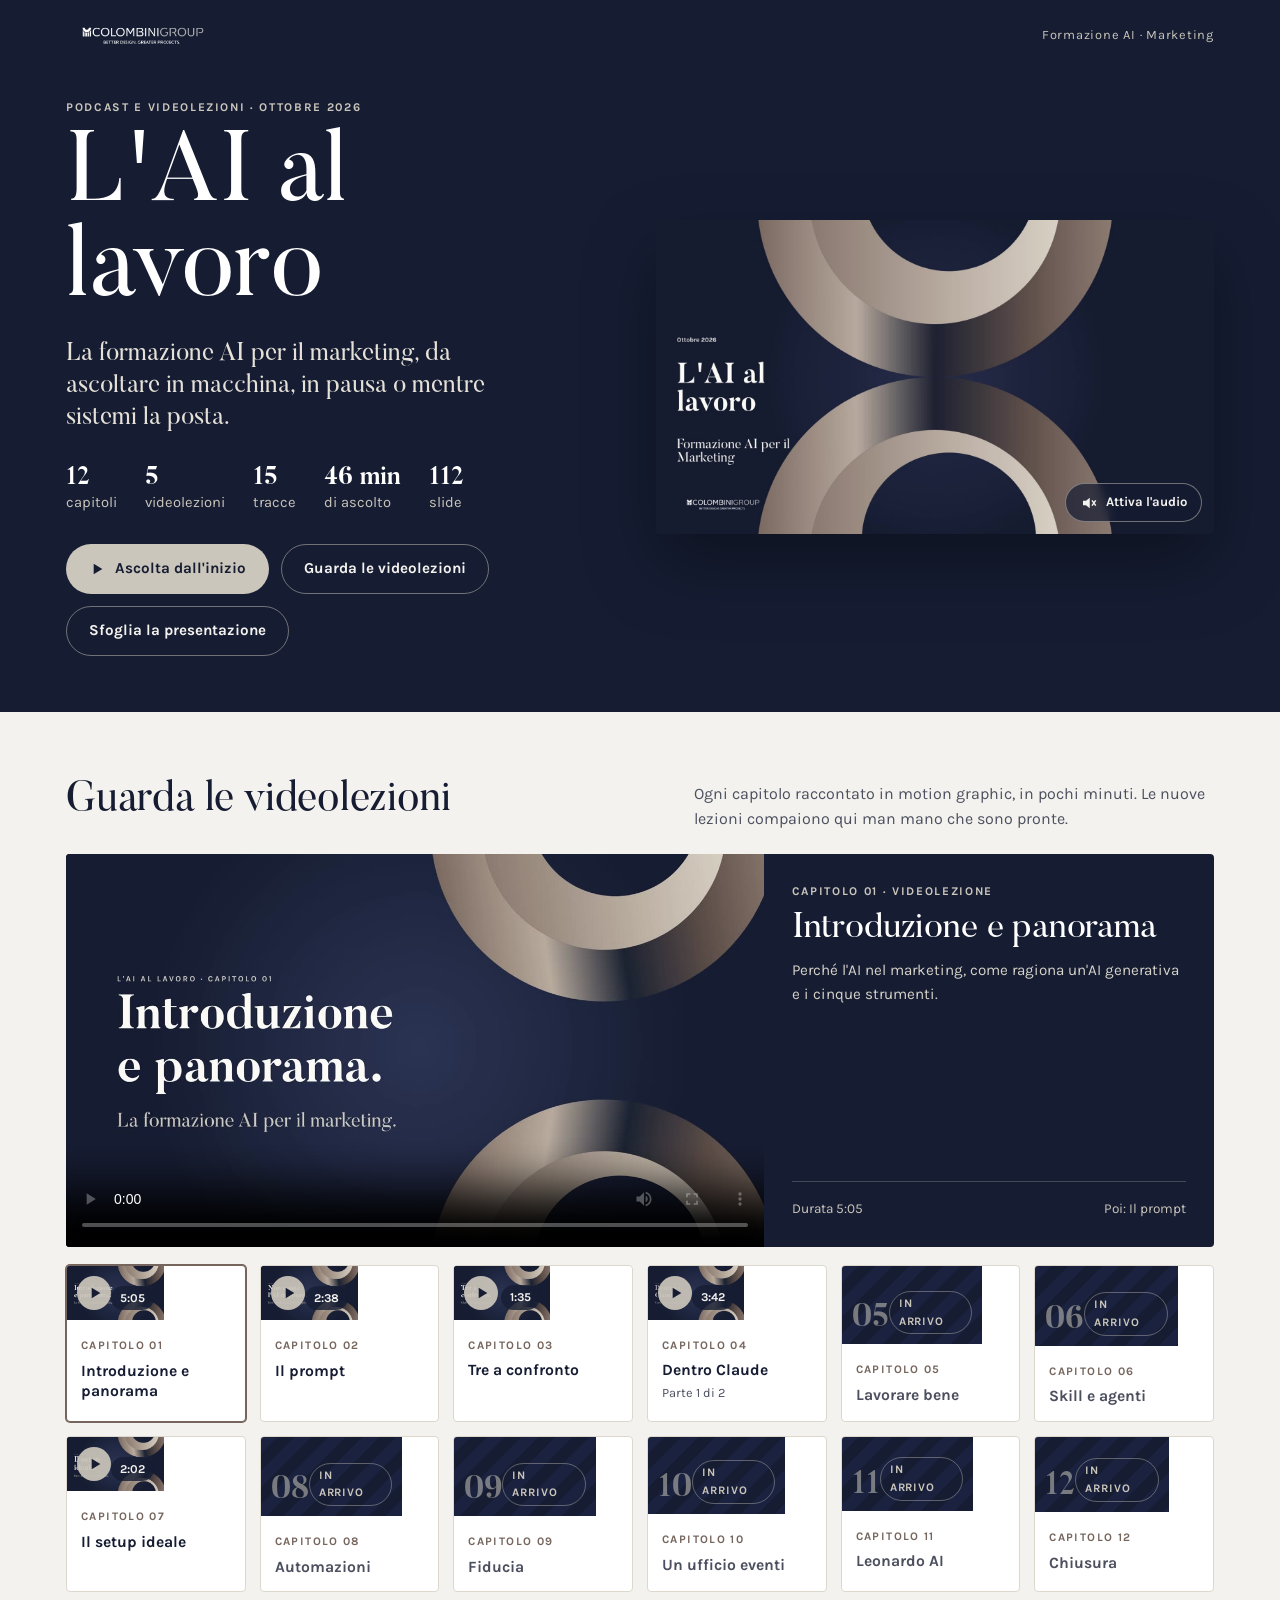
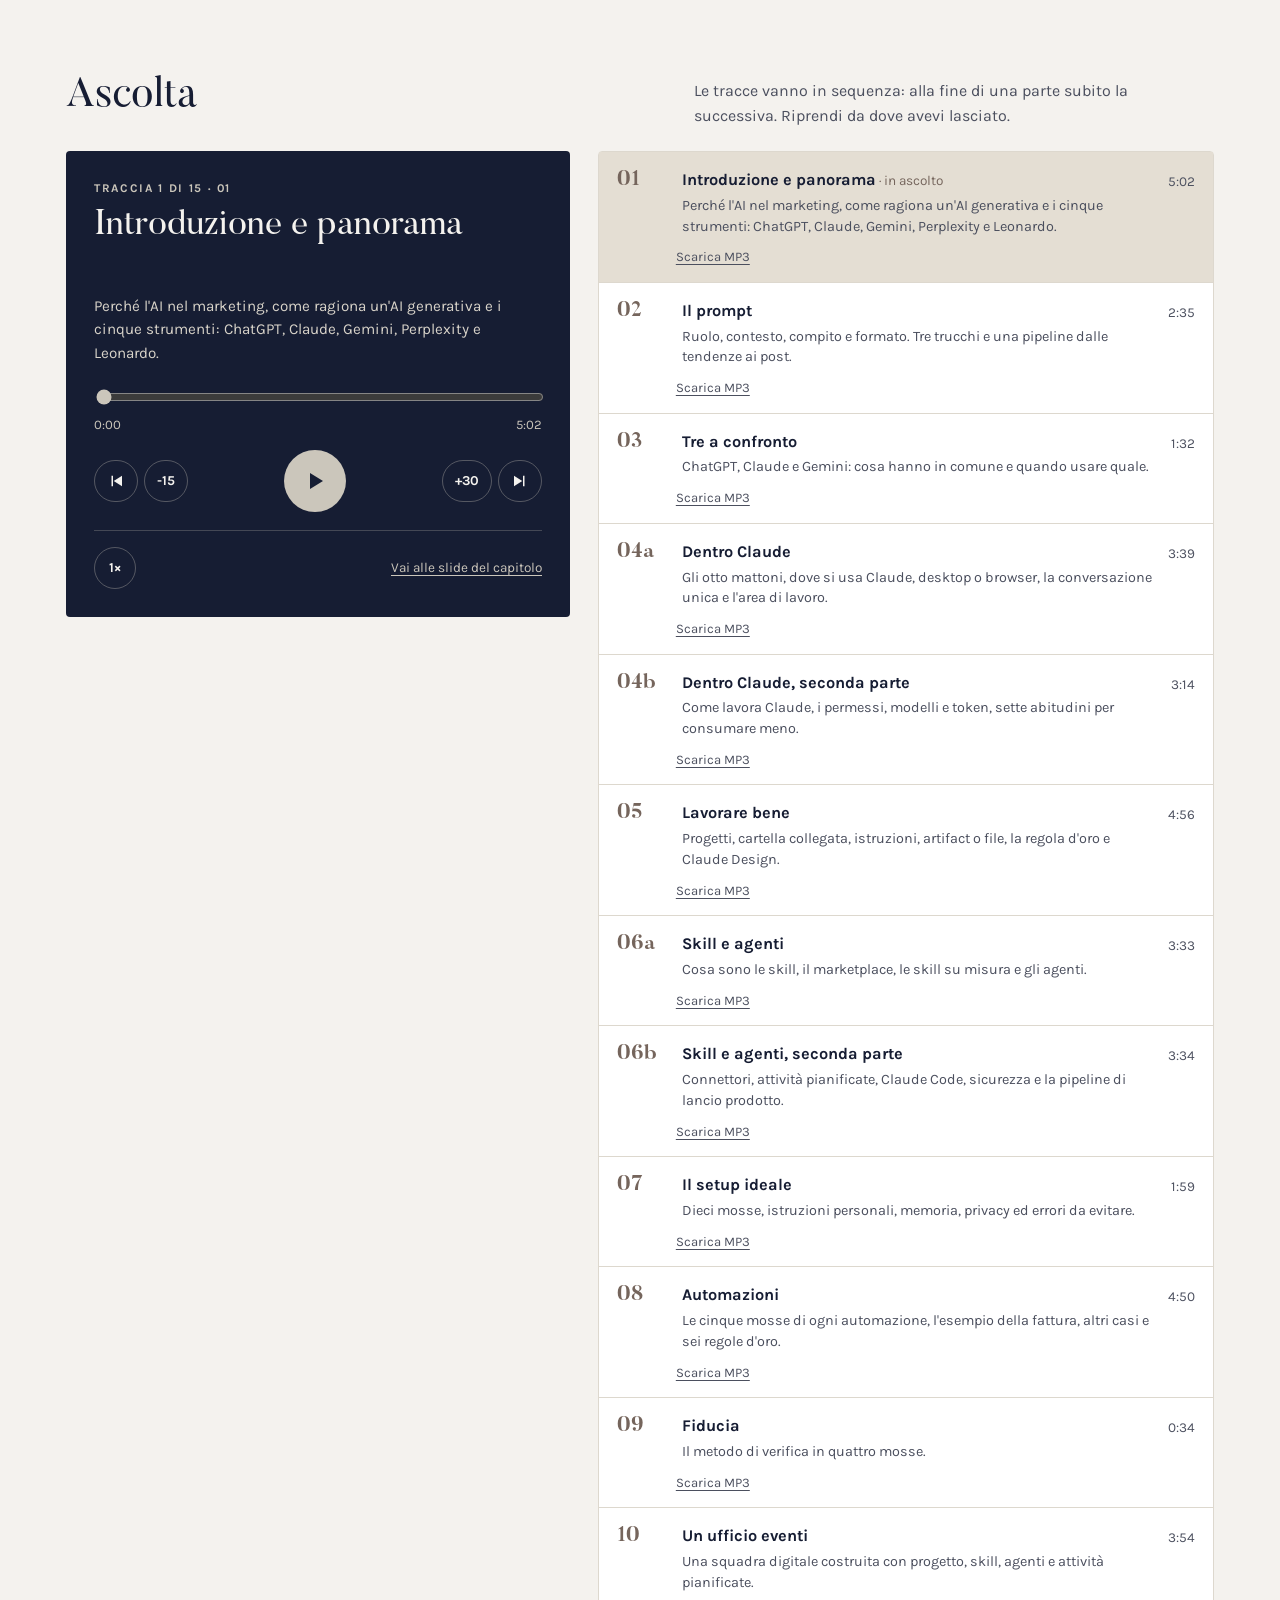
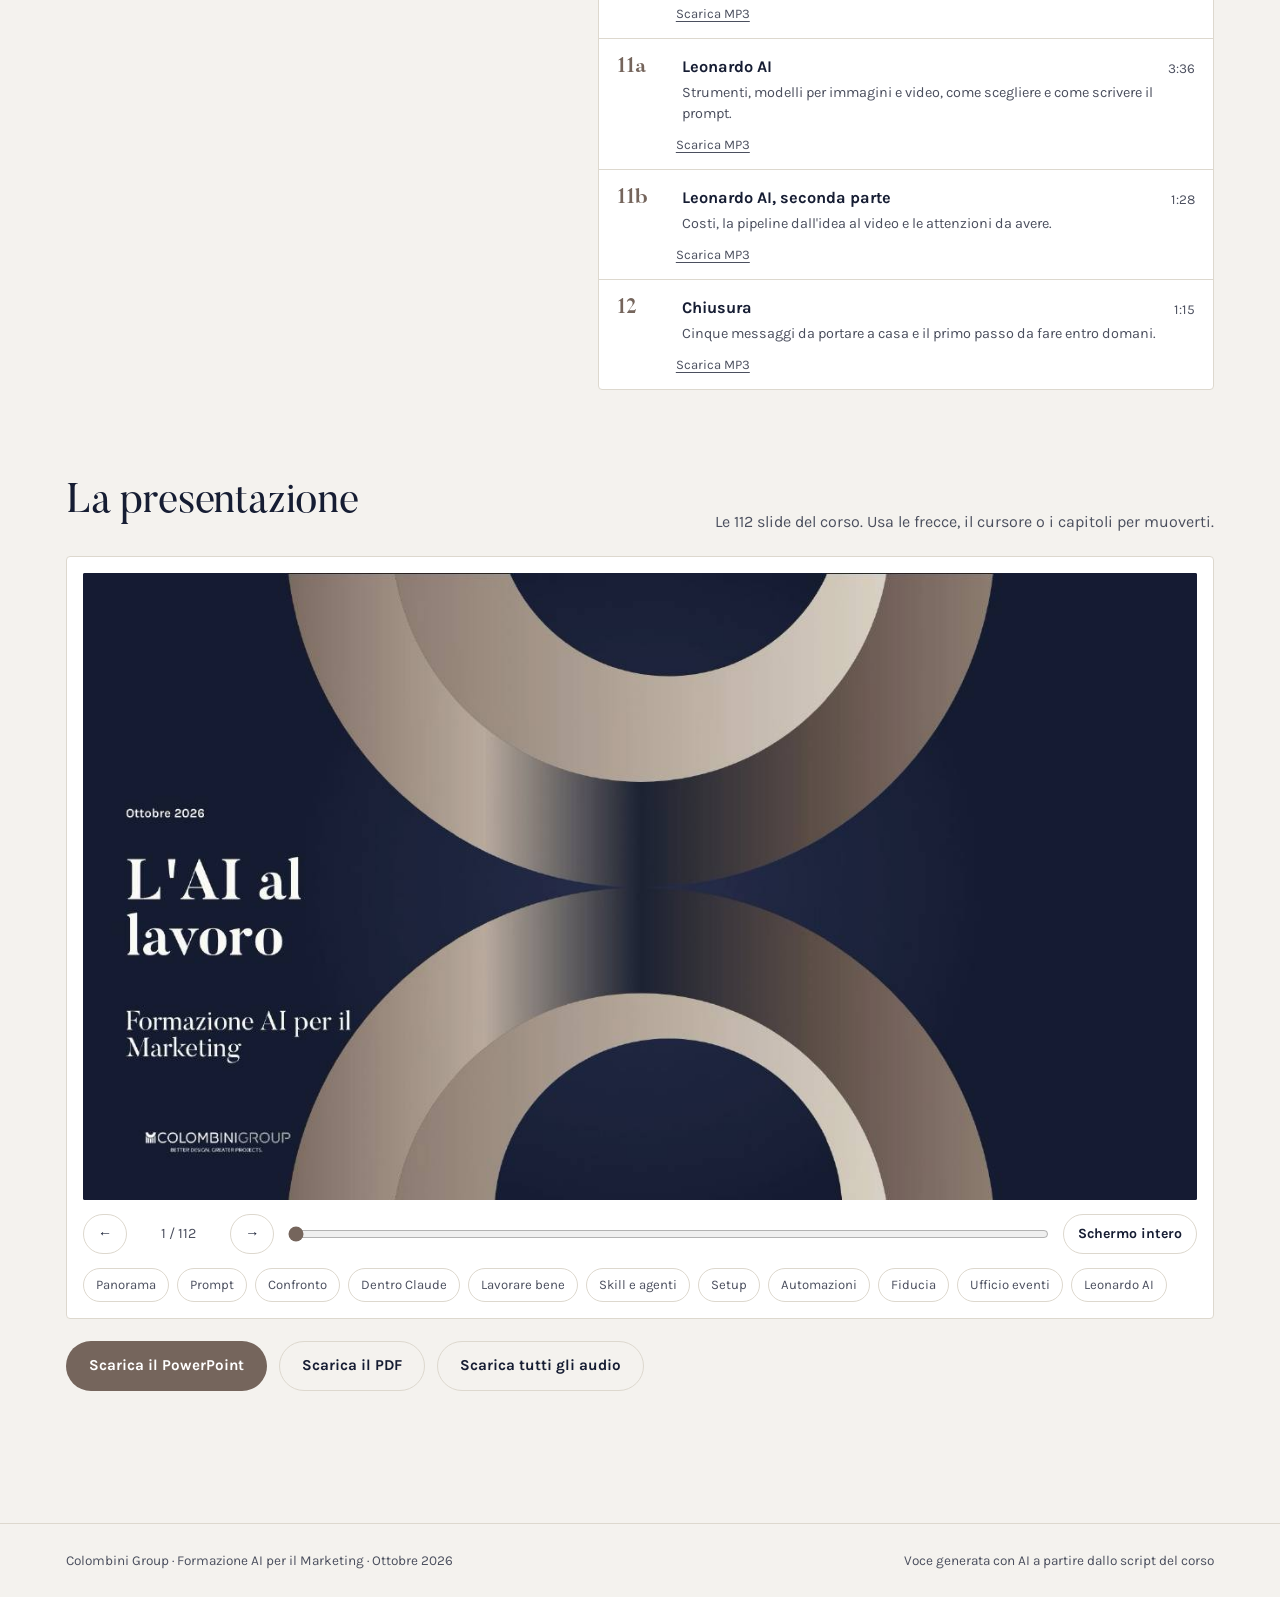
==== commit c3cde6d6: "Aggiunge le videolezioni 01, 03 e 04 (prima parte) Co-Authored-By: Claude Opus 5.5 <noreply@anthropi" ====
--- a/index.html
+++ b/index.html
@@ -137,11 +137,13 @@
 .vcard .vtx{padding:12px 14px 14px}
 .vcard .vk{font-size:.72rem;letter-spacing:.12em;text-transform:uppercase;font-weight:700;color:var(--accent)}
 .vcard .vt{display:block;font-weight:700;font-size:.98rem;line-height:1.3;margin-top:4px}
+.vcard .vp{display:block;font-size:.8rem;color:var(--ink-soft);margin-top:2px}
 .vcard:disabled{cursor:default}
 .vcard:disabled .vt{color:var(--ink-soft)}
 .vcard:disabled .vthumb{background:repeating-linear-gradient(135deg,#1A2240 0 12px,#161D33 12px 24px)}
 .soon{font-size:.72rem;font-weight:700;letter-spacing:.08em;text-transform:uppercase;border:1px solid rgba(203,198,187,.4);color:#CBC6BB;border-radius:999px;padding:3px 9px}
 @media (max-width:860px){.vstage{grid-template-columns:1fr}}
+@media (min-width:1000px){.vcards{grid-template-columns:repeat(6,minmax(0,1fr))}}
 footer{border-top:1px solid var(--line);margin-top:56px}
 footer .wrap{display:flex;justify-content:space-between;gap:16px;flex-wrap:wrap;padding-block:26px;font-size:.85rem;color:var(--ink-soft)}
 
@@ -463,10 +465,10 @@
 (function(){
 /* videolezioni: per aggiungere un capitolo basta mettere video/NN.mp4 e video/NN.jpg e indicare v:true */
 const LEZ=[
- {n:"01",t:"Introduzione e panorama",d:"Perché l'AI nel marketing, come ragiona un'AI generativa e i cinque strumenti."},
+ {n:"01",t:"Introduzione e panorama",d:"Perché l'AI nel marketing, come ragiona un'AI generativa e i cinque strumenti.",v:true,dur:305},
  {n:"02",t:"Il prompt",d:"Ruolo, contesto, compito e formato. Tre trucchi e una pipeline dalle tendenze ai post.",v:true,dur:158},
- {n:"03",t:"Tre a confronto",d:"ChatGPT, Claude e Gemini: cosa hanno in comune e quando usare quale."},
- {n:"04",t:"Dentro Claude",d:"Gli otto mattoni, dove si usa Claude e come lavora."},
+ {n:"03",t:"Tre a confronto",d:"ChatGPT, Claude e Gemini: cosa hanno in comune e quando usare quale.",v:true,dur:95},
+ {n:"04",f:"04a",t:"Dentro Claude",d:"Gli otto mattoni, dove si usa Claude, desktop o browser, la conversazione unica e l'area di lavoro.",part:"Prima parte · la seconda è in arrivo",v:true,dur:222},
  {n:"05",t:"Lavorare bene",d:"Progetti, cartella collegata, istruzioni, artifact o file."},
  {n:"06",t:"Skill e agenti",d:"Skill, agenti, connettori e attività pianificate."},
  {n:"07",t:"Il setup ideale",d:"Dieci mosse per partire bene: istruzioni personali, memoria, privacy ed errori da evitare.",v:true,dur:122},
@@ -483,9 +485,9 @@
 function nextReady(i){ for(let j=i+1;j<LEZ.length;j++) if(LEZ[j].v) return j; return -1; }
 function show(i,play){
   const l=LEZ[i]; cur=i;
-  vid.poster="video/"+l.n+".jpg"; vid.src="video/"+l.n+".mp4";
+  const f=l.f||l.n; vid.poster="video/"+f+".jpg"; vid.src="video/"+f+".mp4";
   $("vNow").textContent="Capitolo "+l.n+" · videolezione"; $("vTitle").textContent=l.t; $("vDesc").textContent=l.d;
-  $("vDur").textContent="Durata "+fmt(l.dur);
+  $("vDur").textContent="Durata "+fmt(l.dur)+(l.part?" · "+l.part:"");
   const nx=nextReady(i); $("vNext").textContent= nx>=0 ? "Poi: "+LEZ[nx].t : "Altre lezioni in arrivo";
   box.querySelectorAll(".vcard").forEach(b=>b.setAttribute("aria-current",String(+b.dataset.i===i)));
   if(play){ vid.play().catch(()=>{}); }
@@ -493,9 +495,9 @@
 LEZ.forEach((l,i)=>{
   const li=document.createElement("li"); const b=document.createElement("button"); b.type="button"; b.className="vcard"; b.dataset.i=i;
   b.innerHTML='<span class="vthumb"><span class="num"></span><span class="tag"></span></span><span class="vtx"><span class="vk"></span><span class="vt"></span></span>';
-  b.querySelector(".num").textContent=l.n; b.querySelector(".vk").textContent="Capitolo "+l.n; b.querySelector(".vt").textContent=l.t;
+  b.querySelector(".num").textContent=l.n; b.querySelector(".vk").textContent="Capitolo "+l.n; b.querySelector(".vt").textContent=l.t; if(l.part){ const ps=document.createElement("span"); ps.className="vp"; ps.textContent="Parte 1 di 2"; b.querySelector(".vtx").appendChild(ps); }
   const tag=b.querySelector(".tag");
-  if(l.v){ b.querySelector(".vthumb").style.backgroundImage='url("video/'+l.n+'.jpg")'; b.querySelector(".num").textContent="";
+  if(l.v){ b.querySelector(".vthumb").style.backgroundImage='url("video/'+(l.f||l.n)+'.jpg")'; b.querySelector(".num").textContent="";
     tag.className="dur"; tag.textContent=fmt(l.dur);
     const pl=document.createElement("span"); pl.className="pl"; pl.innerHTML='<svg viewBox="0 0 24 24" aria-hidden="true"><path d="M7 4v16l13-8z"/></svg>'; b.querySelector(".vthumb").replaceChild(pl,b.querySelector(".num"));
     b.setAttribute("aria-label","Guarda il capitolo "+l.n+": "+l.t);
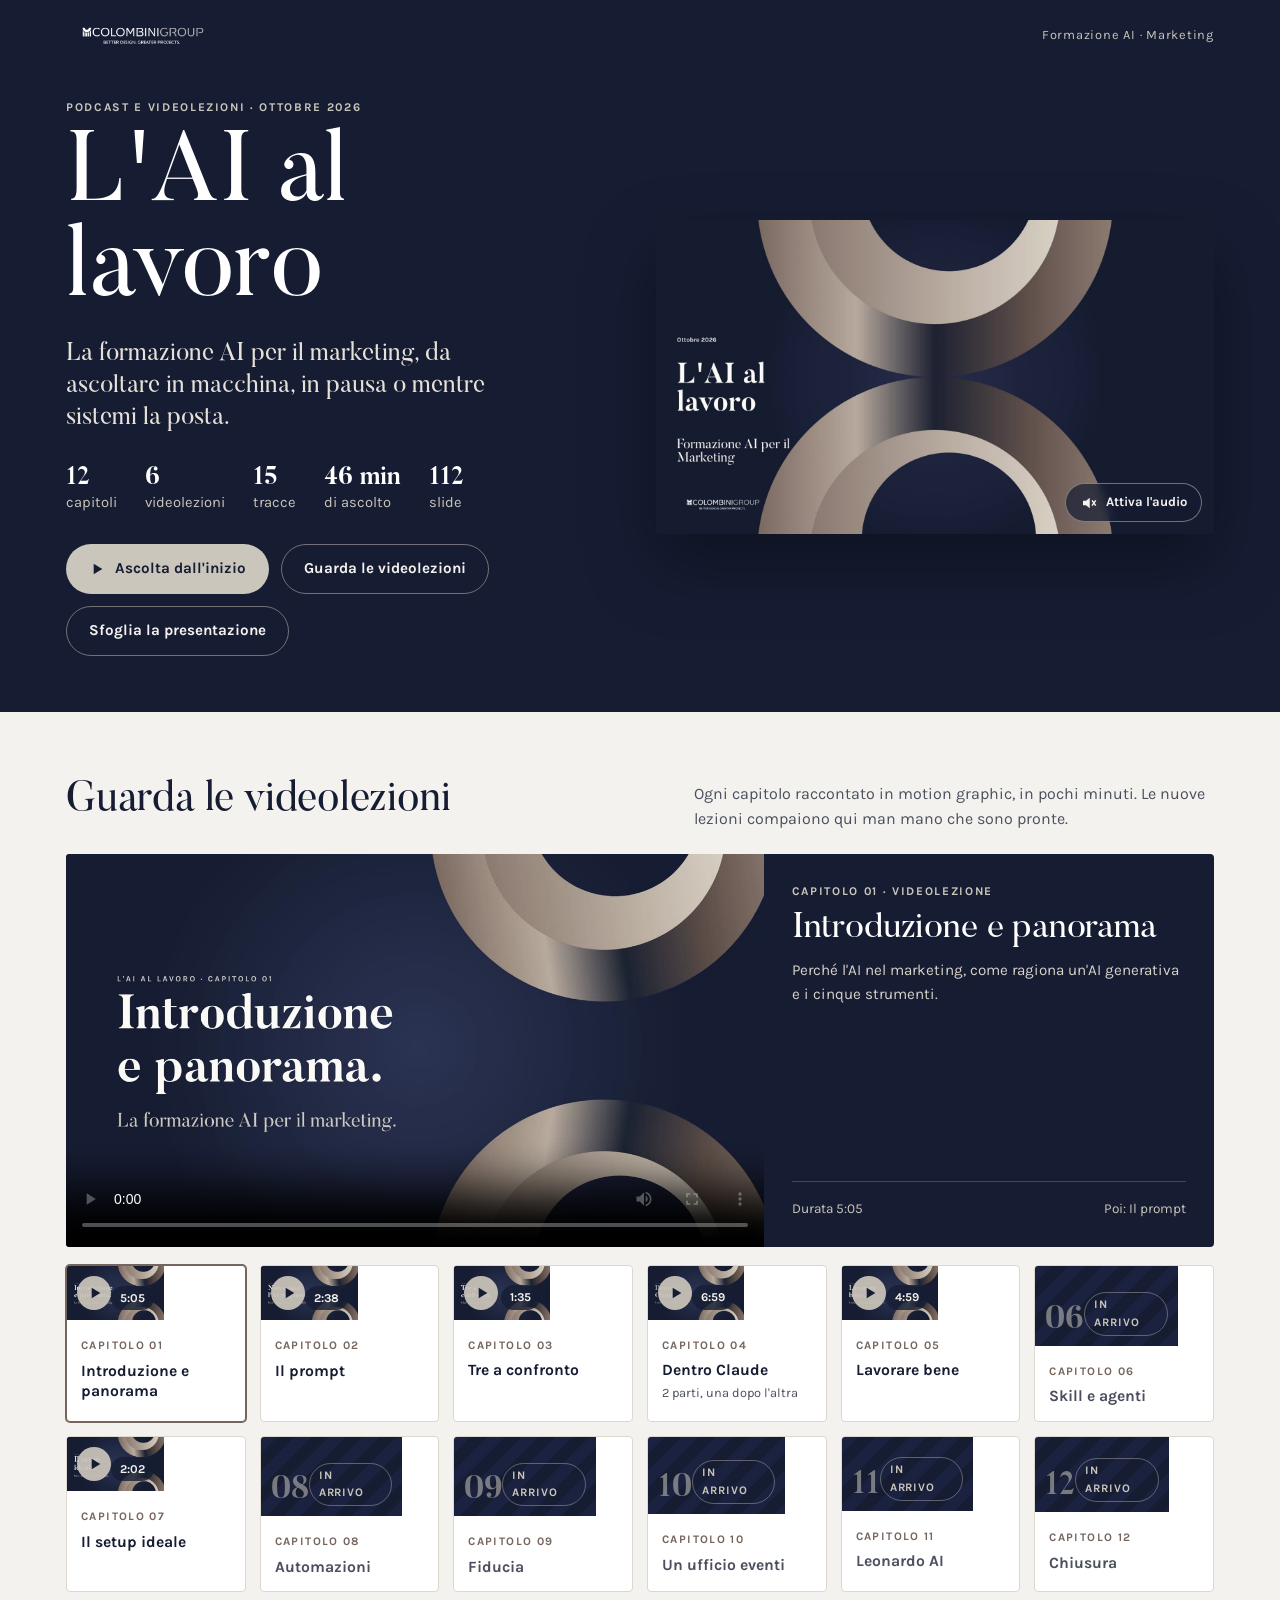
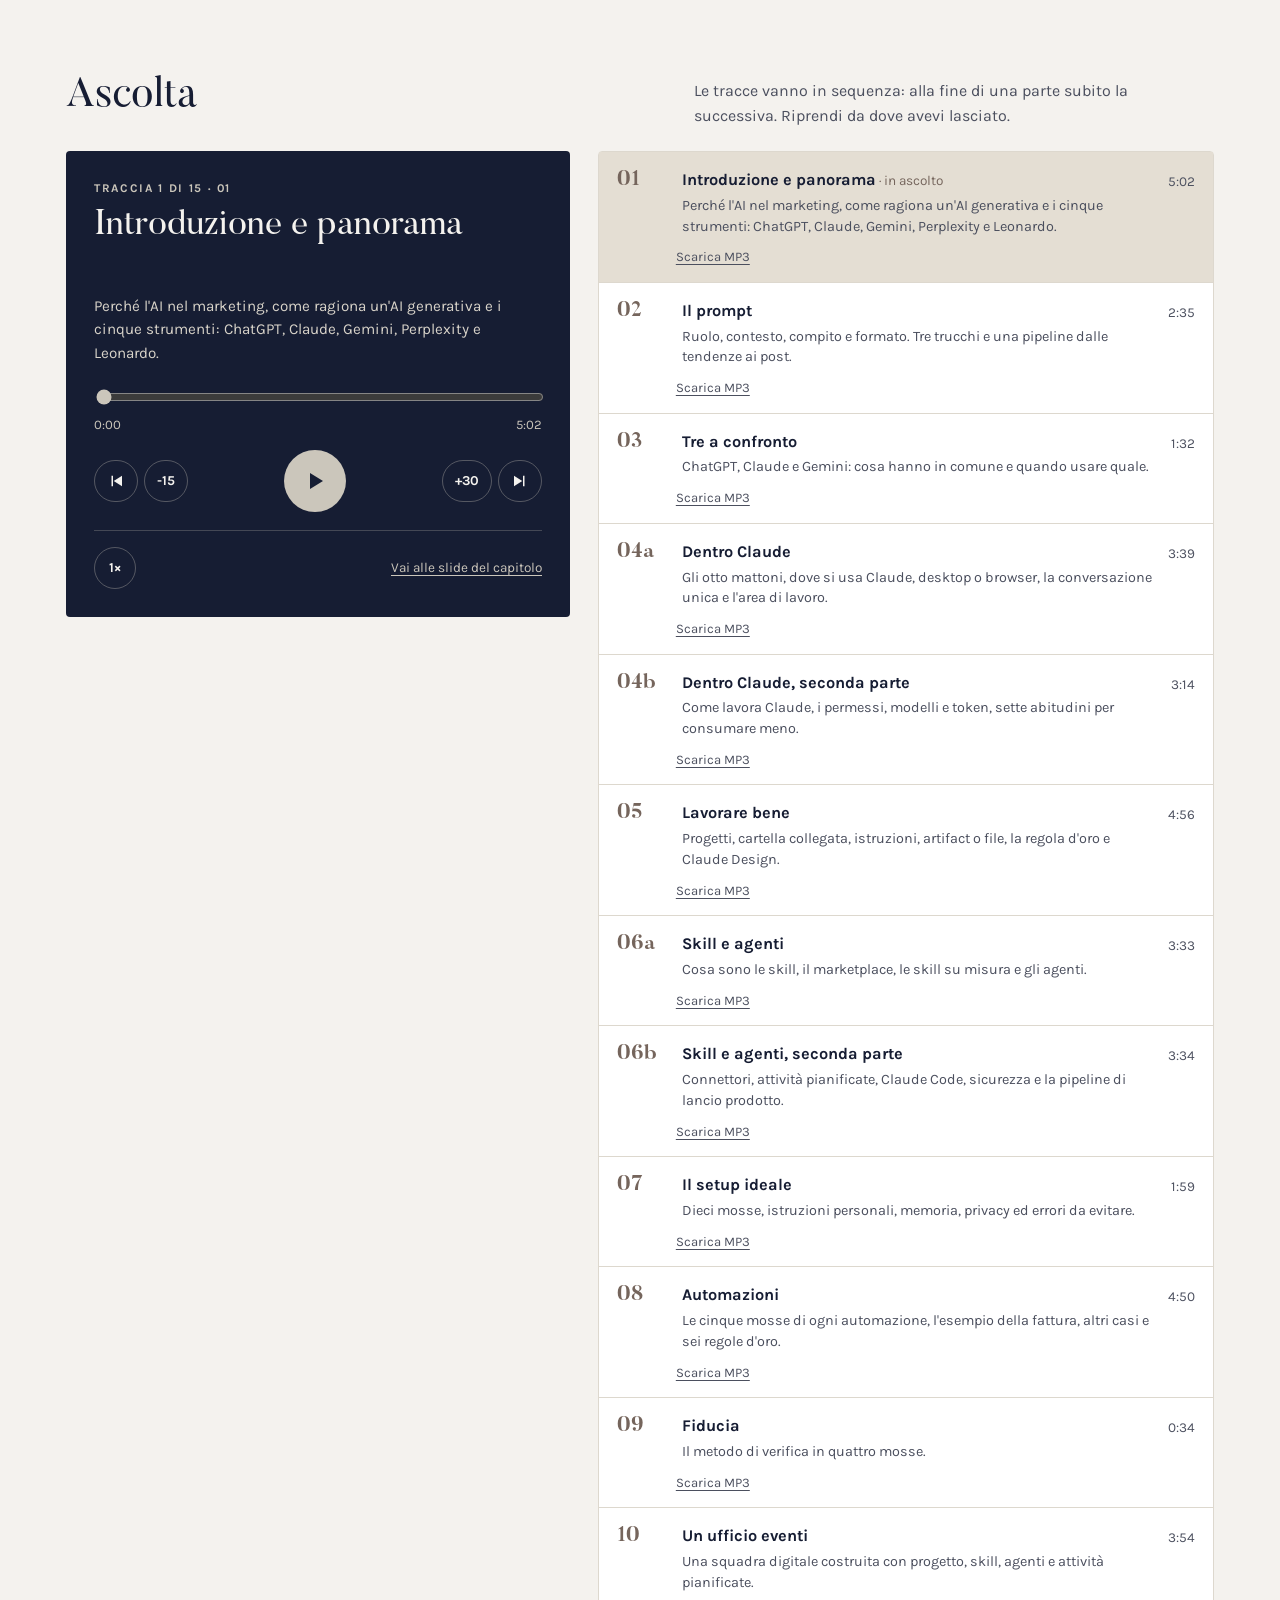
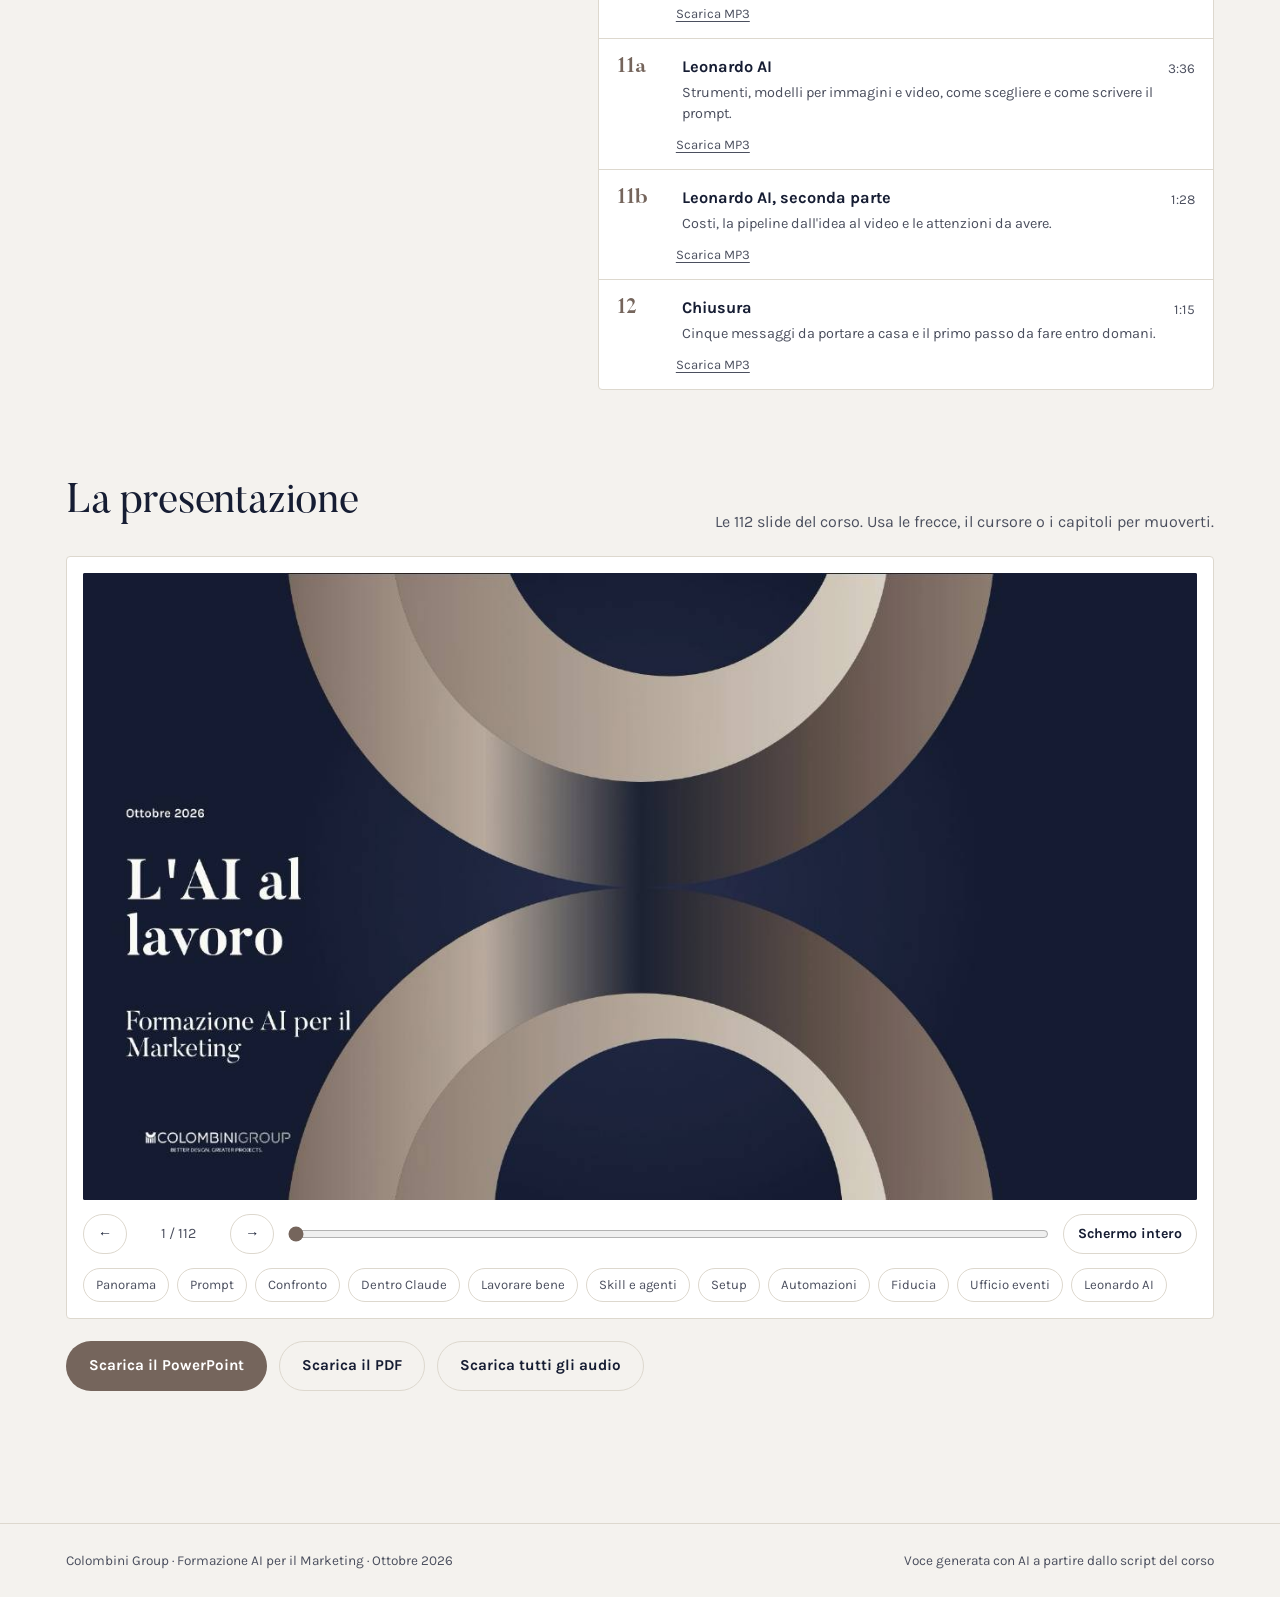
==== commit 147d1316: "Aggiunge le videolezioni 04 seconda parte e 05 Co-Authored-By: Claude Opus 5.5 <noreply@anthropic.co" ====
--- a/index.html
+++ b/index.html
@@ -463,15 +463,15 @@
 </script>
 <script>
 (function(){
-/* videolezioni: per aggiungere un capitolo basta mettere video/NN.mp4 e video/NN.jpg e indicare v:true */
+/* videolezioni: per aggiungere un capitolo metti video/NN.mp4 e video/NN.jpg e indica p:[["NN",durata in secondi]] */
 const LEZ=[
- {n:"01",t:"Introduzione e panorama",d:"Perché l'AI nel marketing, come ragiona un'AI generativa e i cinque strumenti.",v:true,dur:305},
- {n:"02",t:"Il prompt",d:"Ruolo, contesto, compito e formato. Tre trucchi e una pipeline dalle tendenze ai post.",v:true,dur:158},
- {n:"03",t:"Tre a confronto",d:"ChatGPT, Claude e Gemini: cosa hanno in comune e quando usare quale.",v:true,dur:95},
- {n:"04",f:"04a",t:"Dentro Claude",d:"Gli otto mattoni, dove si usa Claude, desktop o browser, la conversazione unica e l'area di lavoro.",part:"Prima parte · la seconda è in arrivo",v:true,dur:222},
- {n:"05",t:"Lavorare bene",d:"Progetti, cartella collegata, istruzioni, artifact o file."},
+ {n:"01",t:"Introduzione e panorama",d:"Perché l'AI nel marketing, come ragiona un'AI generativa e i cinque strumenti.",p:[["01",305]]},
+ {n:"02",t:"Il prompt",d:"Ruolo, contesto, compito e formato. Tre trucchi e una pipeline dalle tendenze ai post.",p:[["02",158]]},
+ {n:"03",t:"Tre a confronto",d:"ChatGPT, Claude e Gemini: cosa hanno in comune e quando usare quale.",p:[["03",95]]},
+ {n:"04",t:"Dentro Claude",d:"Gli otto mattoni, dove si usa Claude, l'area di lavoro, come lavora, i permessi, modelli e token.",p:[["04a",222],["04b",197]]},
+ {n:"05",t:"Lavorare bene",d:"Progetti, cartella collegata, istruzioni, artifact o file, la regola d'oro e Claude Design.",p:[["05",299]]},
  {n:"06",t:"Skill e agenti",d:"Skill, agenti, connettori e attività pianificate."},
- {n:"07",t:"Il setup ideale",d:"Dieci mosse per partire bene: istruzioni personali, memoria, privacy ed errori da evitare.",v:true,dur:122},
+ {n:"07",t:"Il setup ideale",d:"Dieci mosse per partire bene: istruzioni personali, memoria, privacy ed errori da evitare.",p:[["07",122]]},
  {n:"08",t:"Automazioni",d:"Le cinque mosse di ogni automazione e sei regole d'oro."},
  {n:"09",t:"Fiducia",d:"Il metodo di verifica in quattro mosse."},
  {n:"10",t:"Un ufficio eventi",d:"Una squadra digitale con progetto, skill, agenti e attività pianificate."},
@@ -479,34 +479,41 @@
  {n:"12",t:"Chiusura",d:"Cinque messaggi da portare a casa e il primo passo."}
 ];
 const $=id=>document.getElementById(id);
-const fmt=s=>Math.floor(s/60)+":"+String(Math.round(s%60)).padStart(2,"0");
-const ready=LEZ.filter(l=>l.v); $("vidcount").textContent=ready.length;
-const vid=$("lezVid"), box=$("vcards"); let cur=-1;
-function nextReady(i){ for(let j=i+1;j<LEZ.length;j++) if(LEZ[j].v) return j; return -1; }
-function show(i,play){
-  const l=LEZ[i]; cur=i;
-  const f=l.f||l.n; vid.poster="video/"+f+".jpg"; vid.src="video/"+f+".mp4";
-  $("vNow").textContent="Capitolo "+l.n+" · videolezione"; $("vTitle").textContent=l.t; $("vDesc").textContent=l.d;
-  $("vDur").textContent="Durata "+fmt(l.dur)+(l.part?" · "+l.part:"");
-  const nx=nextReady(i); $("vNext").textContent= nx>=0 ? "Poi: "+LEZ[nx].t : "Altre lezioni in arrivo";
+const fmt=s=>Math.floor(s/60)+":"+String(Math.floor(s%60)).padStart(2,"0");
+const tot=l=>l.p.reduce((a,x)=>a+x[1],0);
+const ready=LEZ.filter(l=>l.p); $("vidcount").textContent=ready.length;
+const vid=$("lezVid"), box=$("vcards"); let cur=-1, part=0;
+function nextReady(i){ for(let j=i+1;j<LEZ.length;j++) if(LEZ[j].p) return j; return -1; }
+function show(i,pi,play){
+  const l=LEZ[i]; cur=i; part=pi; const f=l.p[pi][0];
+  vid.poster="video/"+f+".jpg"; vid.src="video/"+f+".mp4";
+  const multi=l.p.length>1;
+  $("vNow").textContent="Capitolo "+l.n+" · videolezione"+(multi?" · parte "+(pi+1)+" di "+l.p.length:"");
+  $("vTitle").textContent=l.t+(multi&&pi>0?", seconda parte":""); $("vDesc").textContent=l.d;
+  $("vDur").textContent="Durata "+fmt(l.p[pi][1]);
+  let nx;
+  if(pi+1<l.p.length) nx="Poi: seconda parte";
+  else { const j=nextReady(i); nx= j>=0 ? "Poi: "+LEZ[j].t : "Altre lezioni in arrivo"; }
+  $("vNext").textContent=nx;
   box.querySelectorAll(".vcard").forEach(b=>b.setAttribute("aria-current",String(+b.dataset.i===i)));
   if(play){ vid.play().catch(()=>{}); }
 }
 LEZ.forEach((l,i)=>{
   const li=document.createElement("li"); const b=document.createElement("button"); b.type="button"; b.className="vcard"; b.dataset.i=i;
   b.innerHTML='<span class="vthumb"><span class="num"></span><span class="tag"></span></span><span class="vtx"><span class="vk"></span><span class="vt"></span></span>';
-  b.querySelector(".num").textContent=l.n; b.querySelector(".vk").textContent="Capitolo "+l.n; b.querySelector(".vt").textContent=l.t; if(l.part){ const ps=document.createElement("span"); ps.className="vp"; ps.textContent="Parte 1 di 2"; b.querySelector(".vtx").appendChild(ps); }
+  b.querySelector(".num").textContent=l.n; b.querySelector(".vk").textContent="Capitolo "+l.n; b.querySelector(".vt").textContent=l.t;
   const tag=b.querySelector(".tag");
-  if(l.v){ b.querySelector(".vthumb").style.backgroundImage='url("video/'+(l.f||l.n)+'.jpg")'; b.querySelector(".num").textContent="";
-    tag.className="dur"; tag.textContent=fmt(l.dur);
+  if(l.p){ b.querySelector(".vthumb").style.backgroundImage='url("video/'+l.p[0][0]+'.jpg")';
+    tag.className="dur"; tag.textContent=fmt(tot(l));
+    if(l.p.length>1){ const ps=document.createElement("span"); ps.className="vp"; ps.textContent=l.p.length+" parti, una dopo l'altra"; b.querySelector(".vtx").appendChild(ps); }
     const pl=document.createElement("span"); pl.className="pl"; pl.innerHTML='<svg viewBox="0 0 24 24" aria-hidden="true"><path d="M7 4v16l13-8z"/></svg>'; b.querySelector(".vthumb").replaceChild(pl,b.querySelector(".num"));
     b.setAttribute("aria-label","Guarda il capitolo "+l.n+": "+l.t);
-    b.addEventListener("click",()=>{ show(i,true); document.getElementById("videolezioni").scrollIntoView({behavior:"smooth",block:"start"}); });
+    b.addEventListener("click",()=>{ show(i,0,true); document.getElementById("videolezioni").scrollIntoView({behavior:"smooth",block:"start"}); });
   } else { b.disabled=true; tag.className="soon"; tag.textContent="In arrivo"; }
   li.appendChild(b); box.appendChild(li);
 });
-if(ready.length) show(LEZ.indexOf(ready[0]),false);
-vid.addEventListener("ended",()=>{ const nx=nextReady(cur); if(nx>=0) show(nx,true); });
+if(ready.length) show(LEZ.indexOf(ready[0]),0,false);
+vid.addEventListener("ended",()=>{ const l=LEZ[cur]; if(part+1<l.p.length) show(cur,part+1,true); else { const nx=nextReady(cur); if(nx>=0) show(nx,0,true); } });
 /* un solo suono alla volta */
 const au=$("audio"), hv=$("heroVid");
 vid.addEventListener("play",()=>{ if(au&&!au.paused) au.pause(); if(hv&&!hv.muted){ const s=$("vidSound"); if(s) s.click(); } });
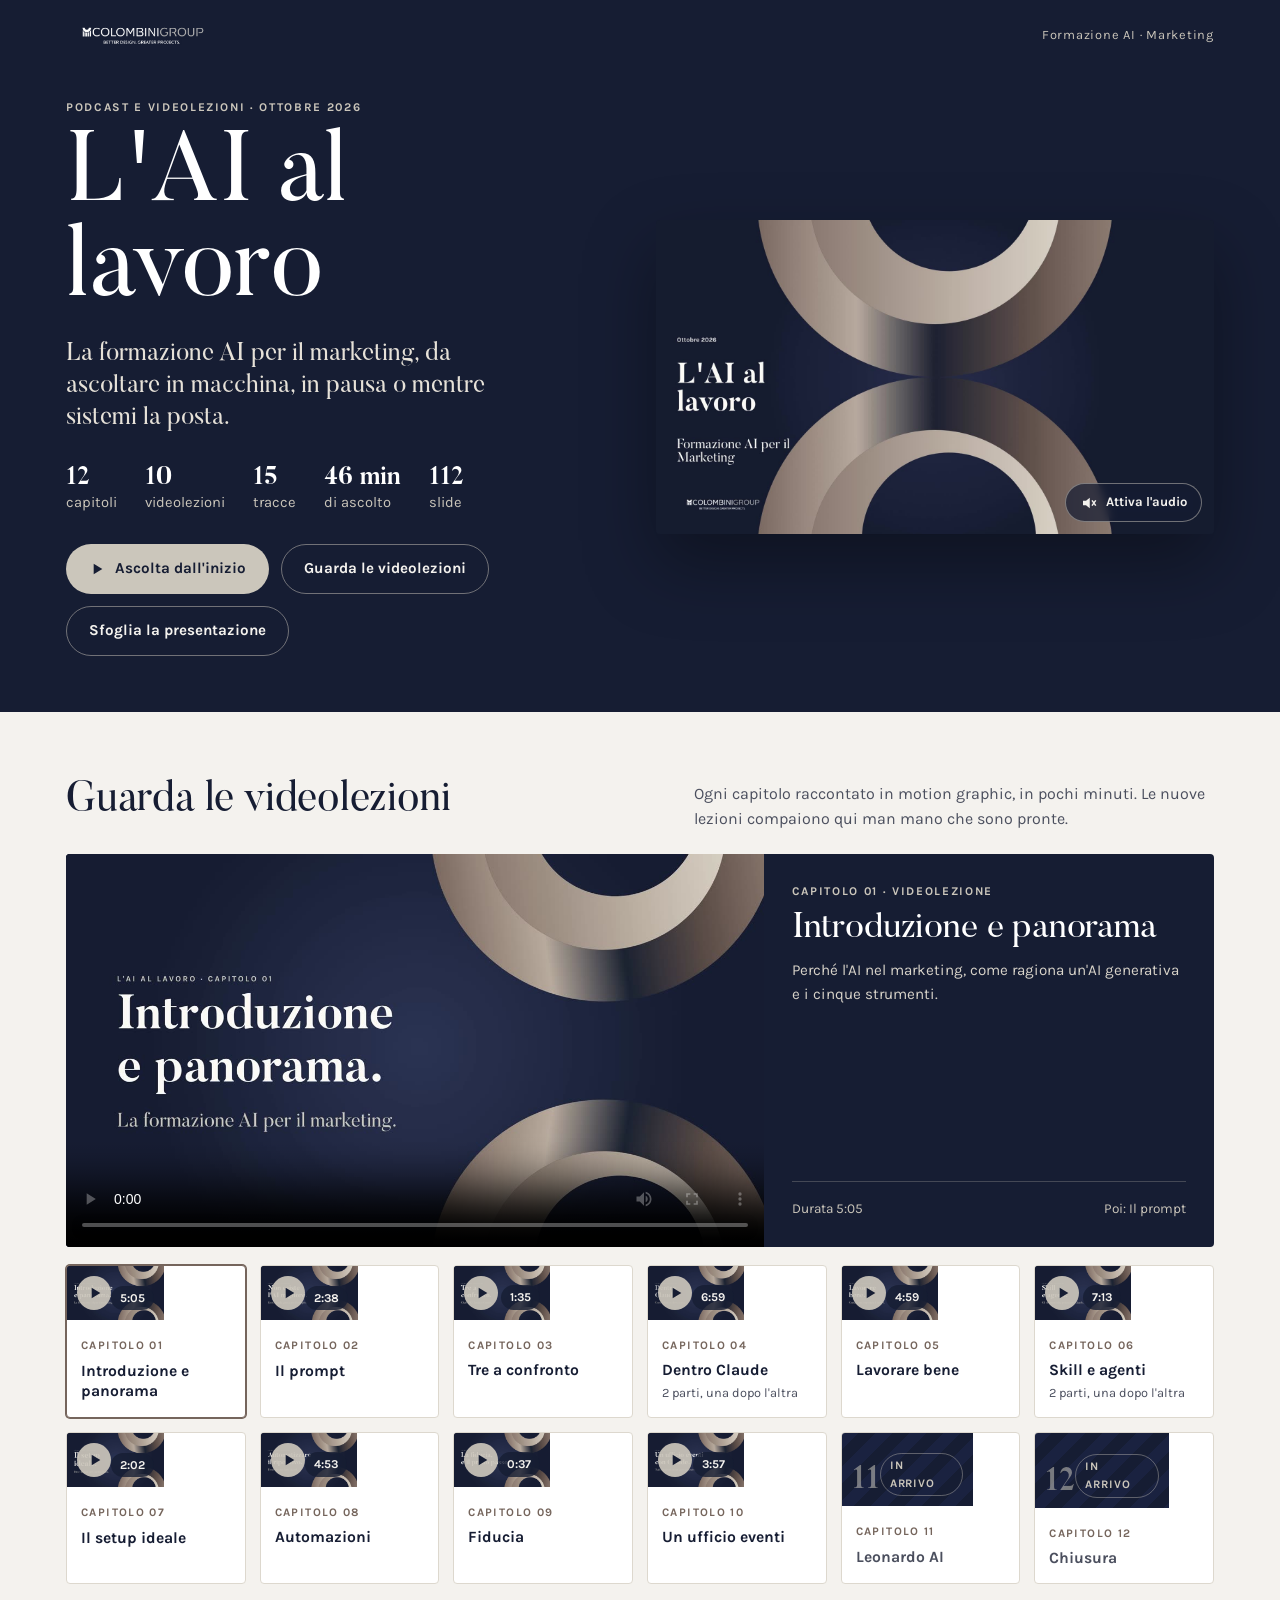
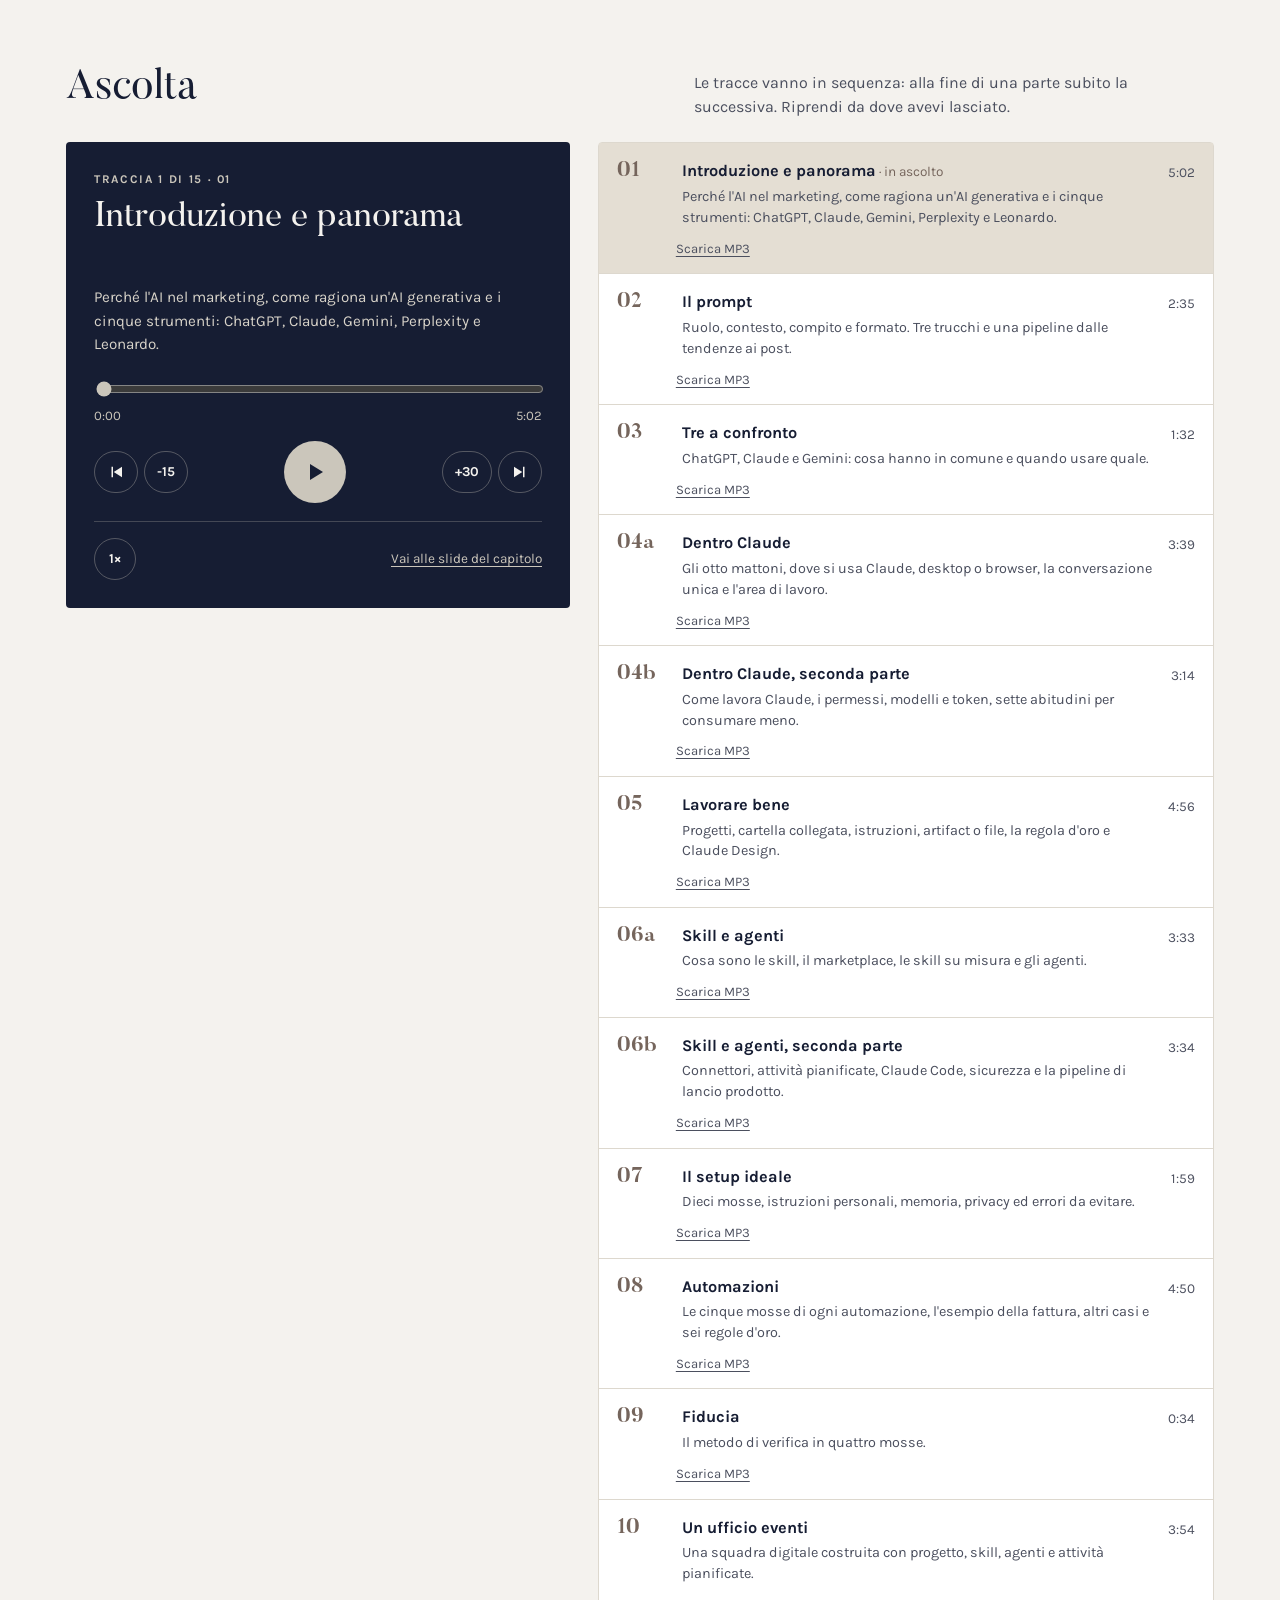
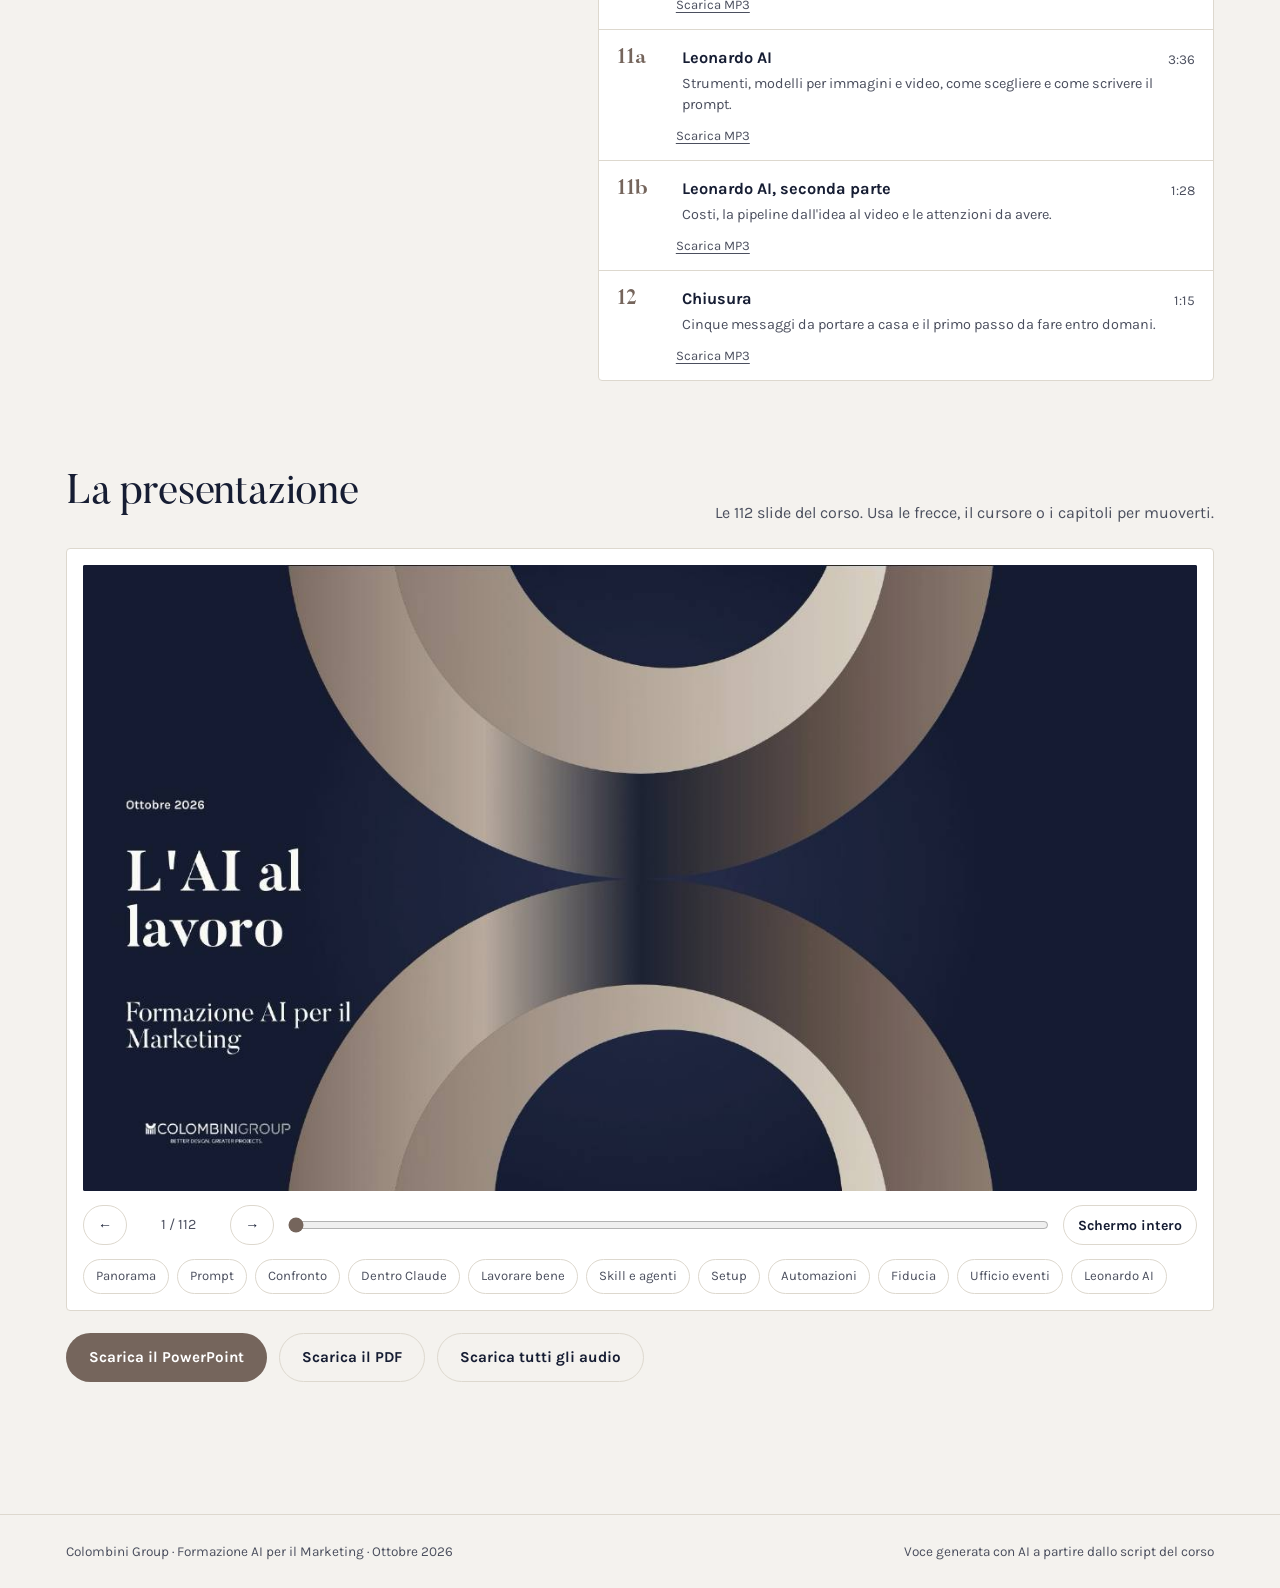
==== commit 2e7db6a2: "Aggiunge le videolezioni 06, 08, 09 e 10 Co-Authored-By: Claude Opus 5.5 <noreply@anthropic.com> Cla" ====
--- a/index.html
+++ b/index.html
@@ -470,11 +470,11 @@
  {n:"03",t:"Tre a confronto",d:"ChatGPT, Claude e Gemini: cosa hanno in comune e quando usare quale.",p:[["03",95]]},
  {n:"04",t:"Dentro Claude",d:"Gli otto mattoni, dove si usa Claude, l'area di lavoro, come lavora, i permessi, modelli e token.",p:[["04a",222],["04b",197]]},
  {n:"05",t:"Lavorare bene",d:"Progetti, cartella collegata, istruzioni, artifact o file, la regola d'oro e Claude Design.",p:[["05",299]]},
- {n:"06",t:"Skill e agenti",d:"Skill, agenti, connettori e attività pianificate."},
+ {n:"06",t:"Skill e agenti",d:"Cosa sono le skill, il marketplace e gli agenti. Poi connettori, attività pianificate, Claude Code e sicurezza.",p:[["06a",216],["06b",217]]},
  {n:"07",t:"Il setup ideale",d:"Dieci mosse per partire bene: istruzioni personali, memoria, privacy ed errori da evitare.",p:[["07",122]]},
- {n:"08",t:"Automazioni",d:"Le cinque mosse di ogni automazione e sei regole d'oro."},
- {n:"09",t:"Fiducia",d:"Il metodo di verifica in quattro mosse."},
- {n:"10",t:"Un ufficio eventi",d:"Una squadra digitale con progetto, skill, agenti e attività pianificate."},
+ {n:"08",t:"Automazioni",d:"Le cinque mosse di ogni automazione, l'esempio della fattura, altri casi e sei regole d'oro.",p:[["08",293]]},
+ {n:"09",t:"Fiducia",d:"Il metodo di verifica in quattro mosse.",p:[["09",37]]},
+ {n:"10",t:"Un ufficio eventi",d:"Una squadra digitale costruita con progetto, skill, agenti e attività pianificate.",p:[["10",237]]},
  {n:"11",t:"Leonardo AI",d:"Immagini e video: modelli, prompt, costi e pipeline."},
  {n:"12",t:"Chiusura",d:"Cinque messaggi da portare a casa e il primo passo."}
 ];
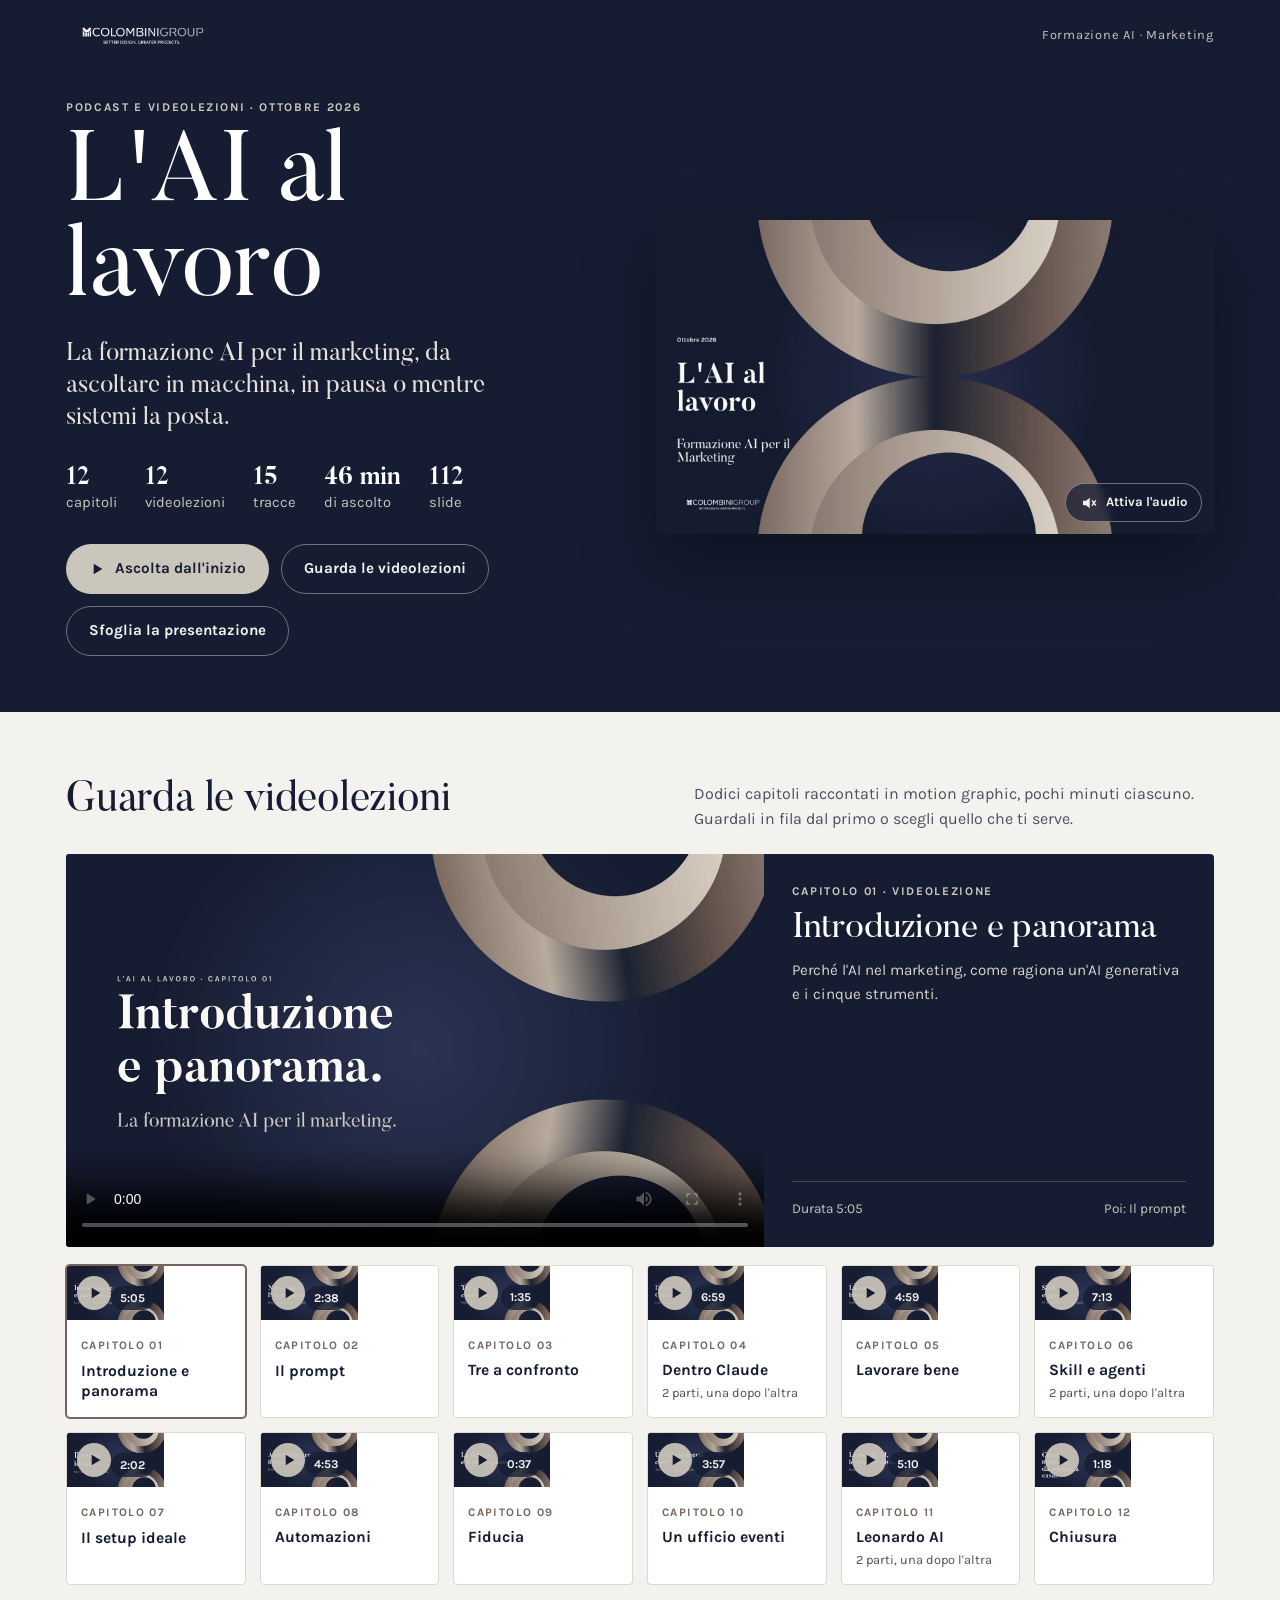
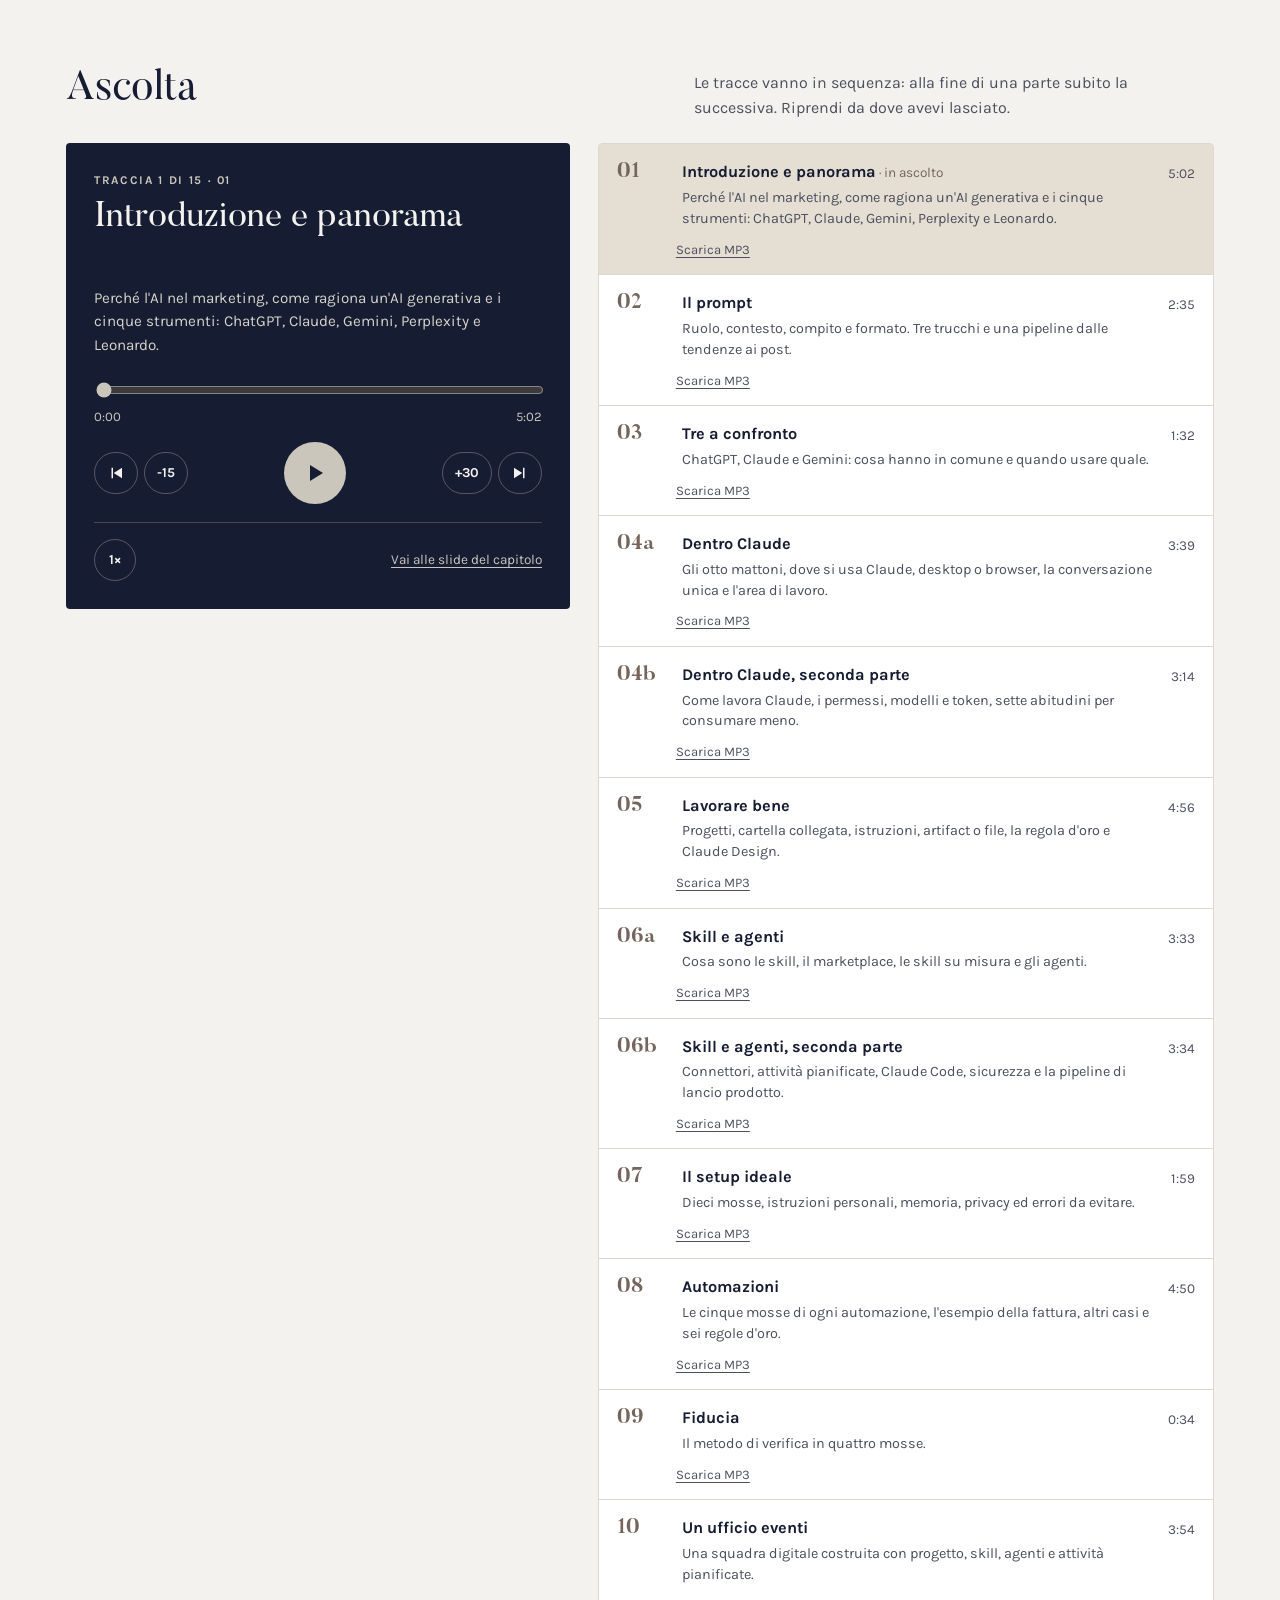
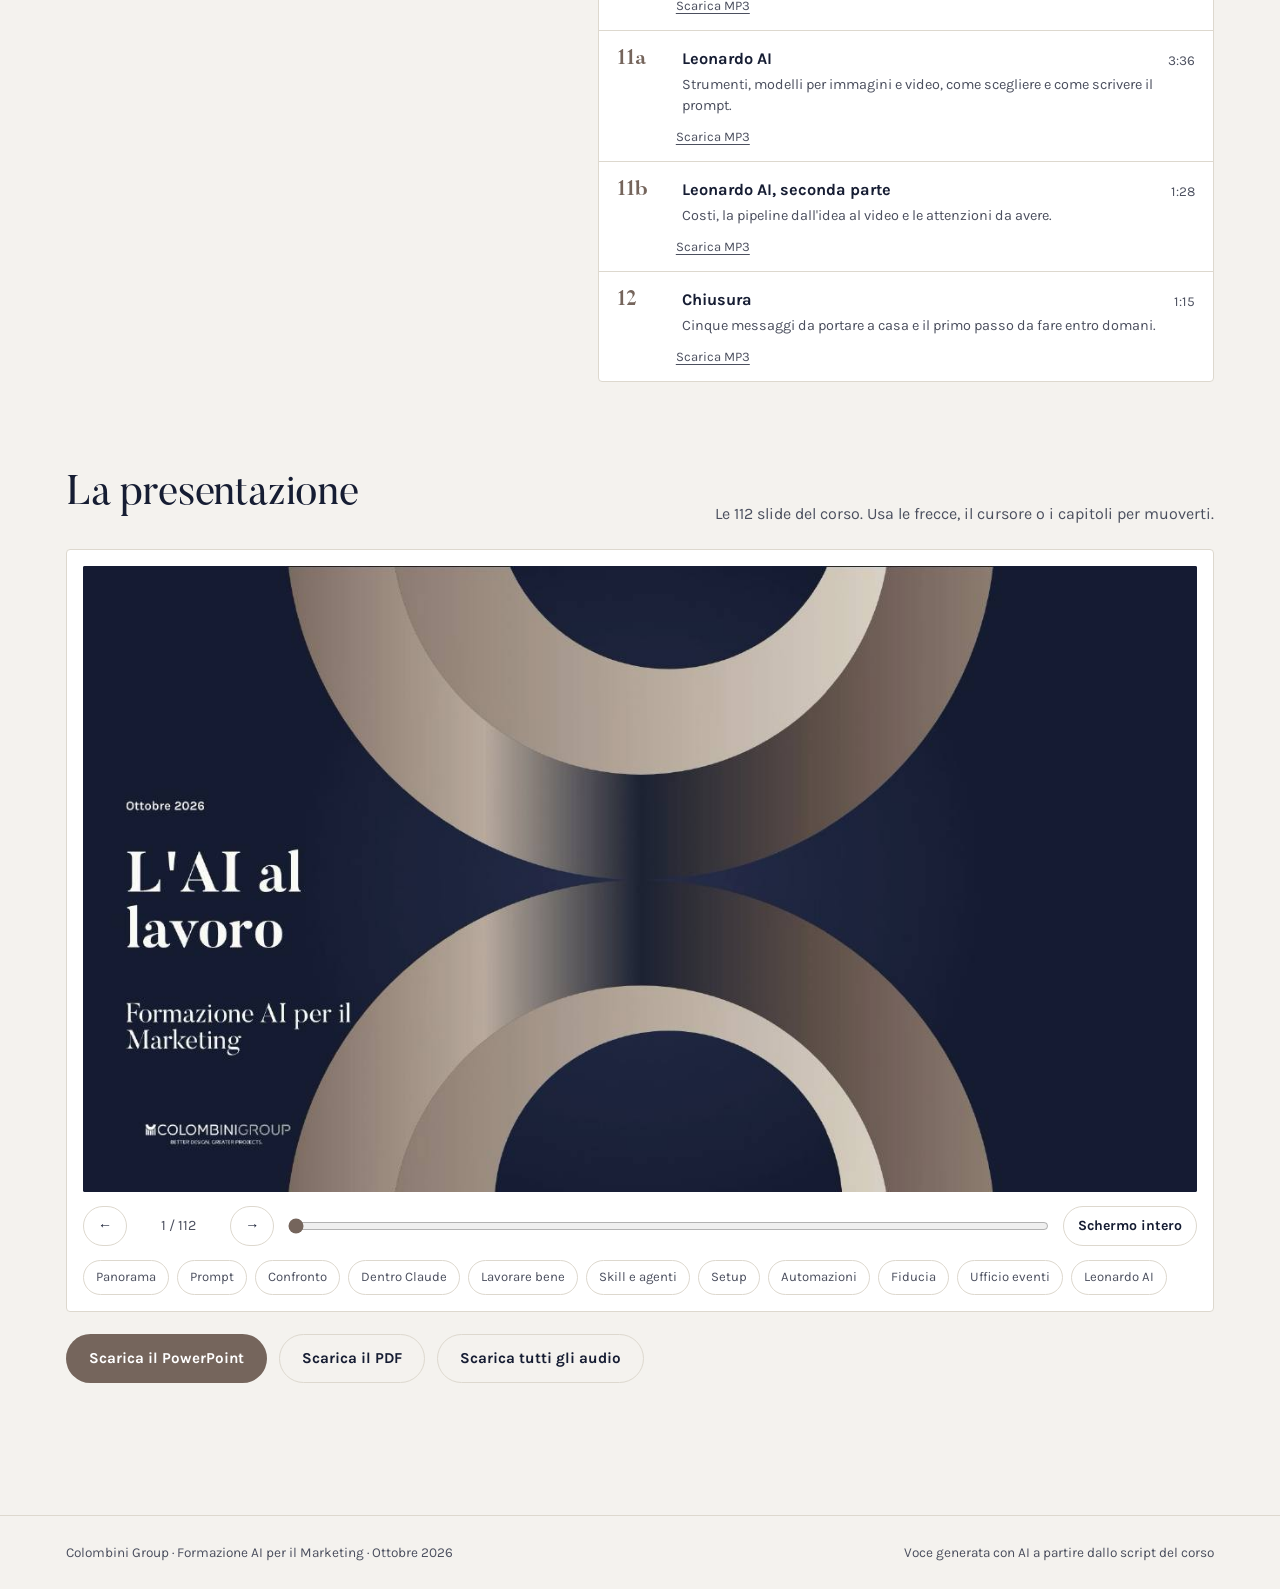
==== commit cbc6a5e9: "Completa le videolezioni: 11, 12 e nuova versione del 07 Co-Authored-By: Claude Opus 5.5 <noreply@an" ====
--- a/index.html
+++ b/index.html
@@ -204,7 +204,7 @@
   <section class="watch" id="videolezioni" aria-labelledby="h-guarda">
     <div class="sec-head">
       <h2 id="h-guarda">Guarda le videolezioni</h2>
-      <p>Ogni capitolo raccontato in motion graphic, in pochi minuti. Le nuove lezioni compaiono qui man mano che sono pronte.</p>
+      <p>Dodici capitoli raccontati in motion graphic, pochi minuti ciascuno. Guardali in fila dal primo o scegli quello che ti serve.</p>
     </div>
     <div class="vstage">
       <div class="vscreen"><video id="lezVid" controls playsinline preload="metadata" aria-label="Videolezione"></video></div>
@@ -475,8 +475,8 @@
  {n:"08",t:"Automazioni",d:"Le cinque mosse di ogni automazione, l'esempio della fattura, altri casi e sei regole d'oro.",p:[["08",293]]},
  {n:"09",t:"Fiducia",d:"Il metodo di verifica in quattro mosse.",p:[["09",37]]},
  {n:"10",t:"Un ufficio eventi",d:"Una squadra digitale costruita con progetto, skill, agenti e attività pianificate.",p:[["10",237]]},
- {n:"11",t:"Leonardo AI",d:"Immagini e video: modelli, prompt, costi e pipeline."},
- {n:"12",t:"Chiusura",d:"Cinque messaggi da portare a casa e il primo passo."}
+ {n:"11",t:"Leonardo AI",d:"Strumenti, modelli per immagini e video, come scrivere il prompt. Poi costi, la pipeline dall'idea al video e le attenzioni da avere.",p:[["11a",219],["11b",91]]},
+ {n:"12",t:"Chiusura",d:"Cinque messaggi da portare a casa e il primo passo da fare entro domani.",p:[["12",78]]}
 ];
 const $=id=>document.getElementById(id);
 const fmt=s=>Math.floor(s/60)+":"+String(Math.floor(s%60)).padStart(2,"0");
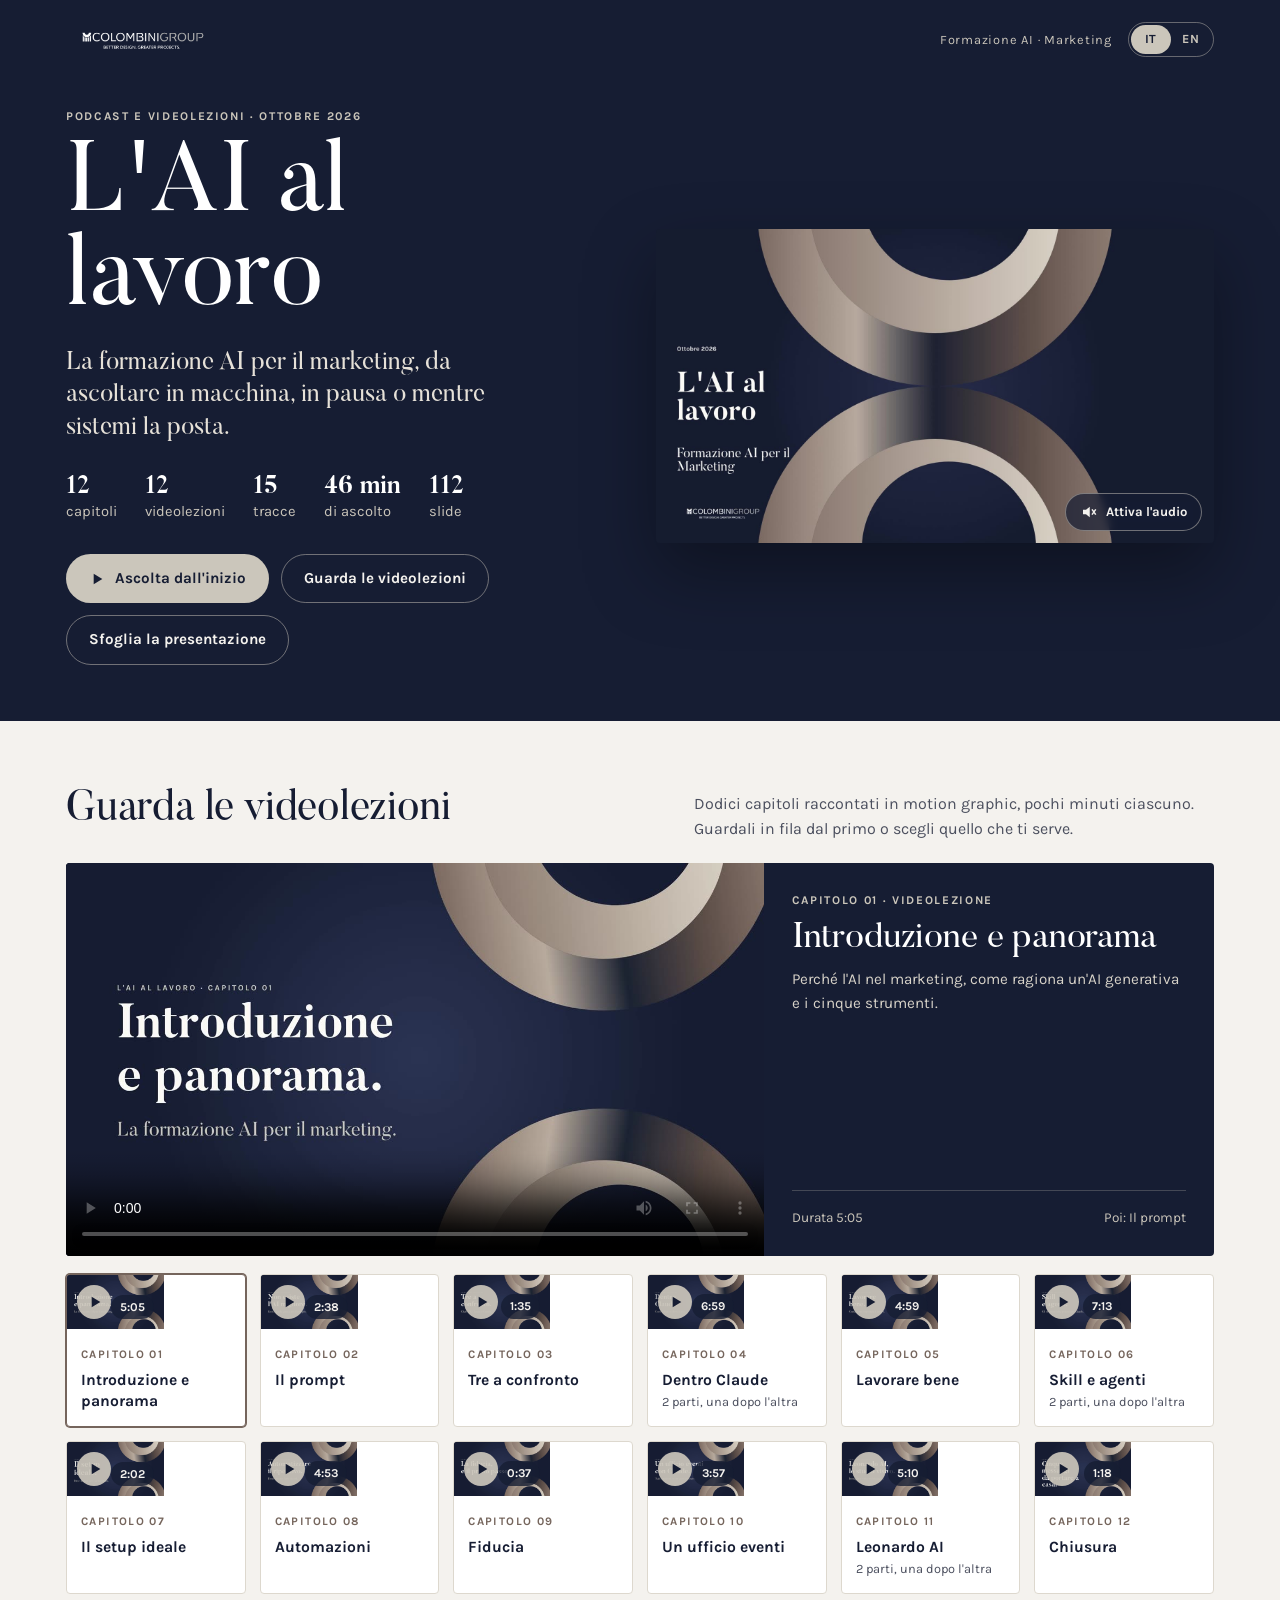
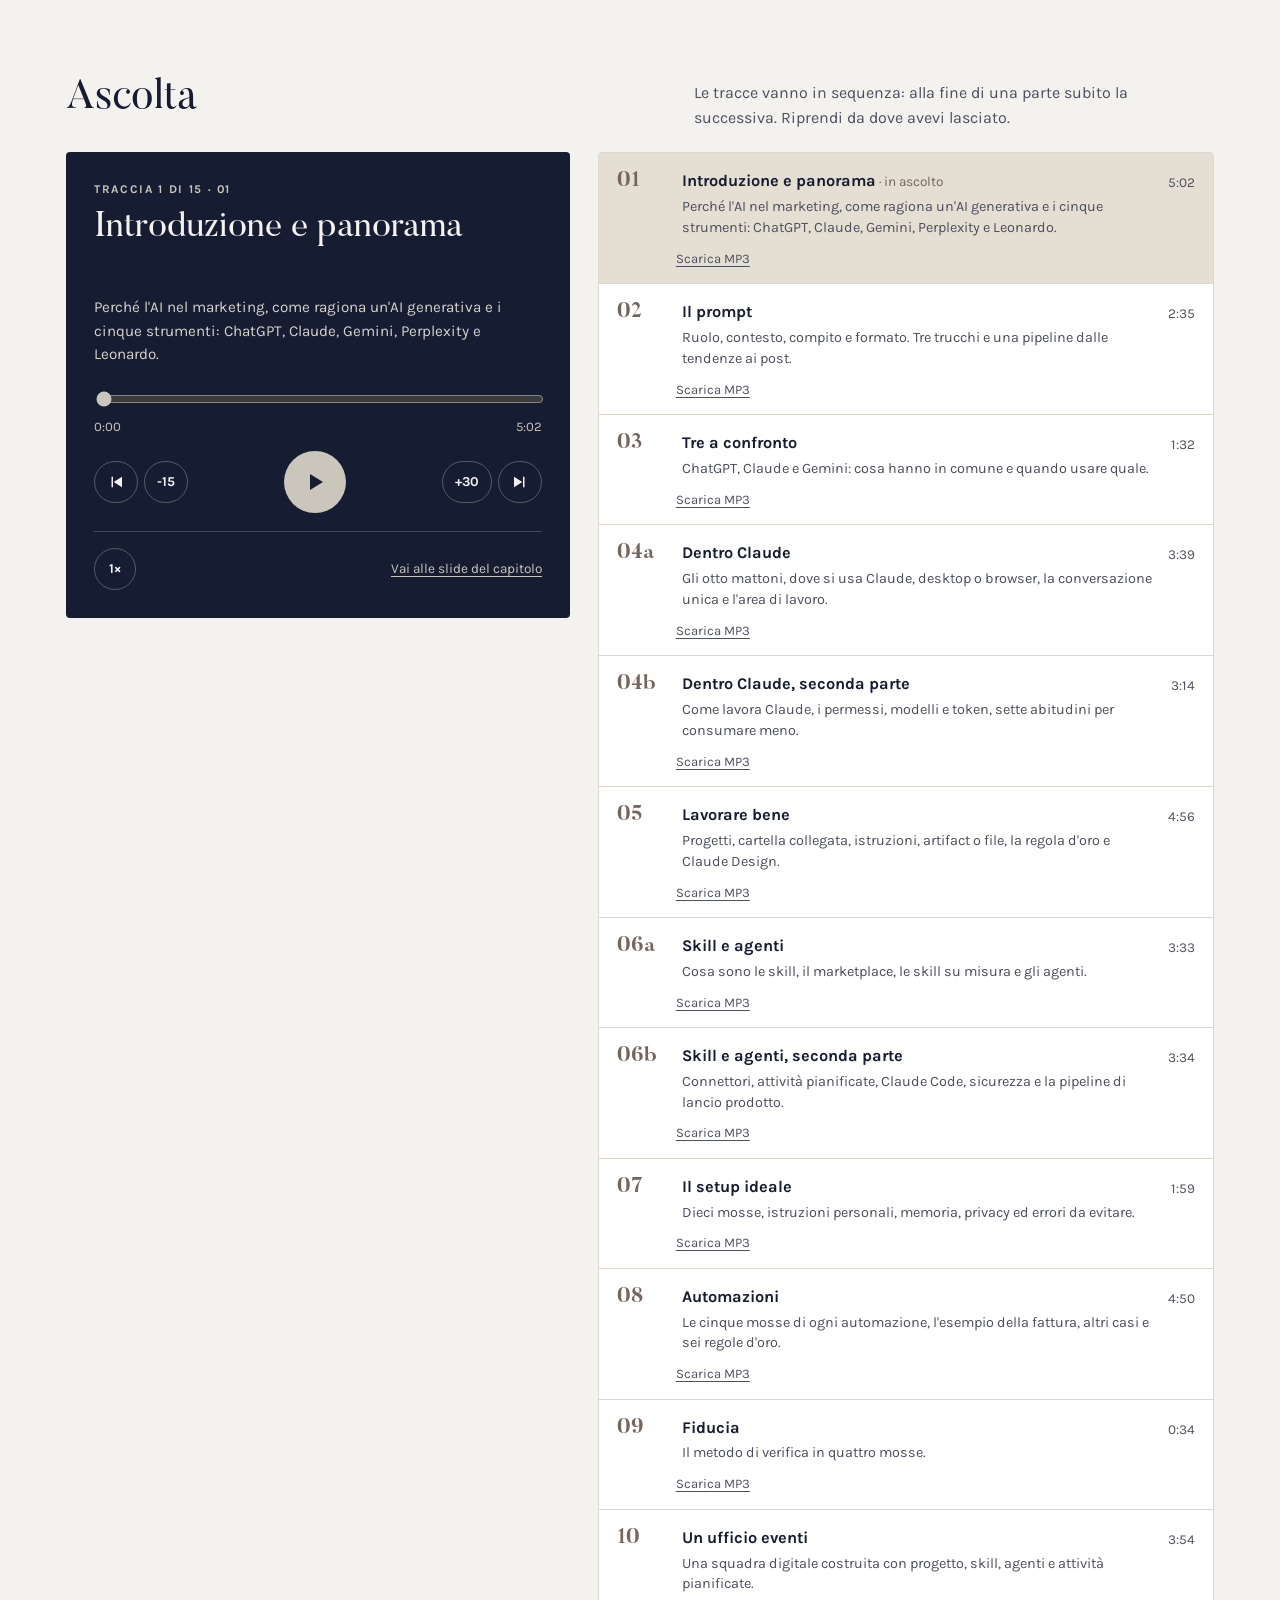
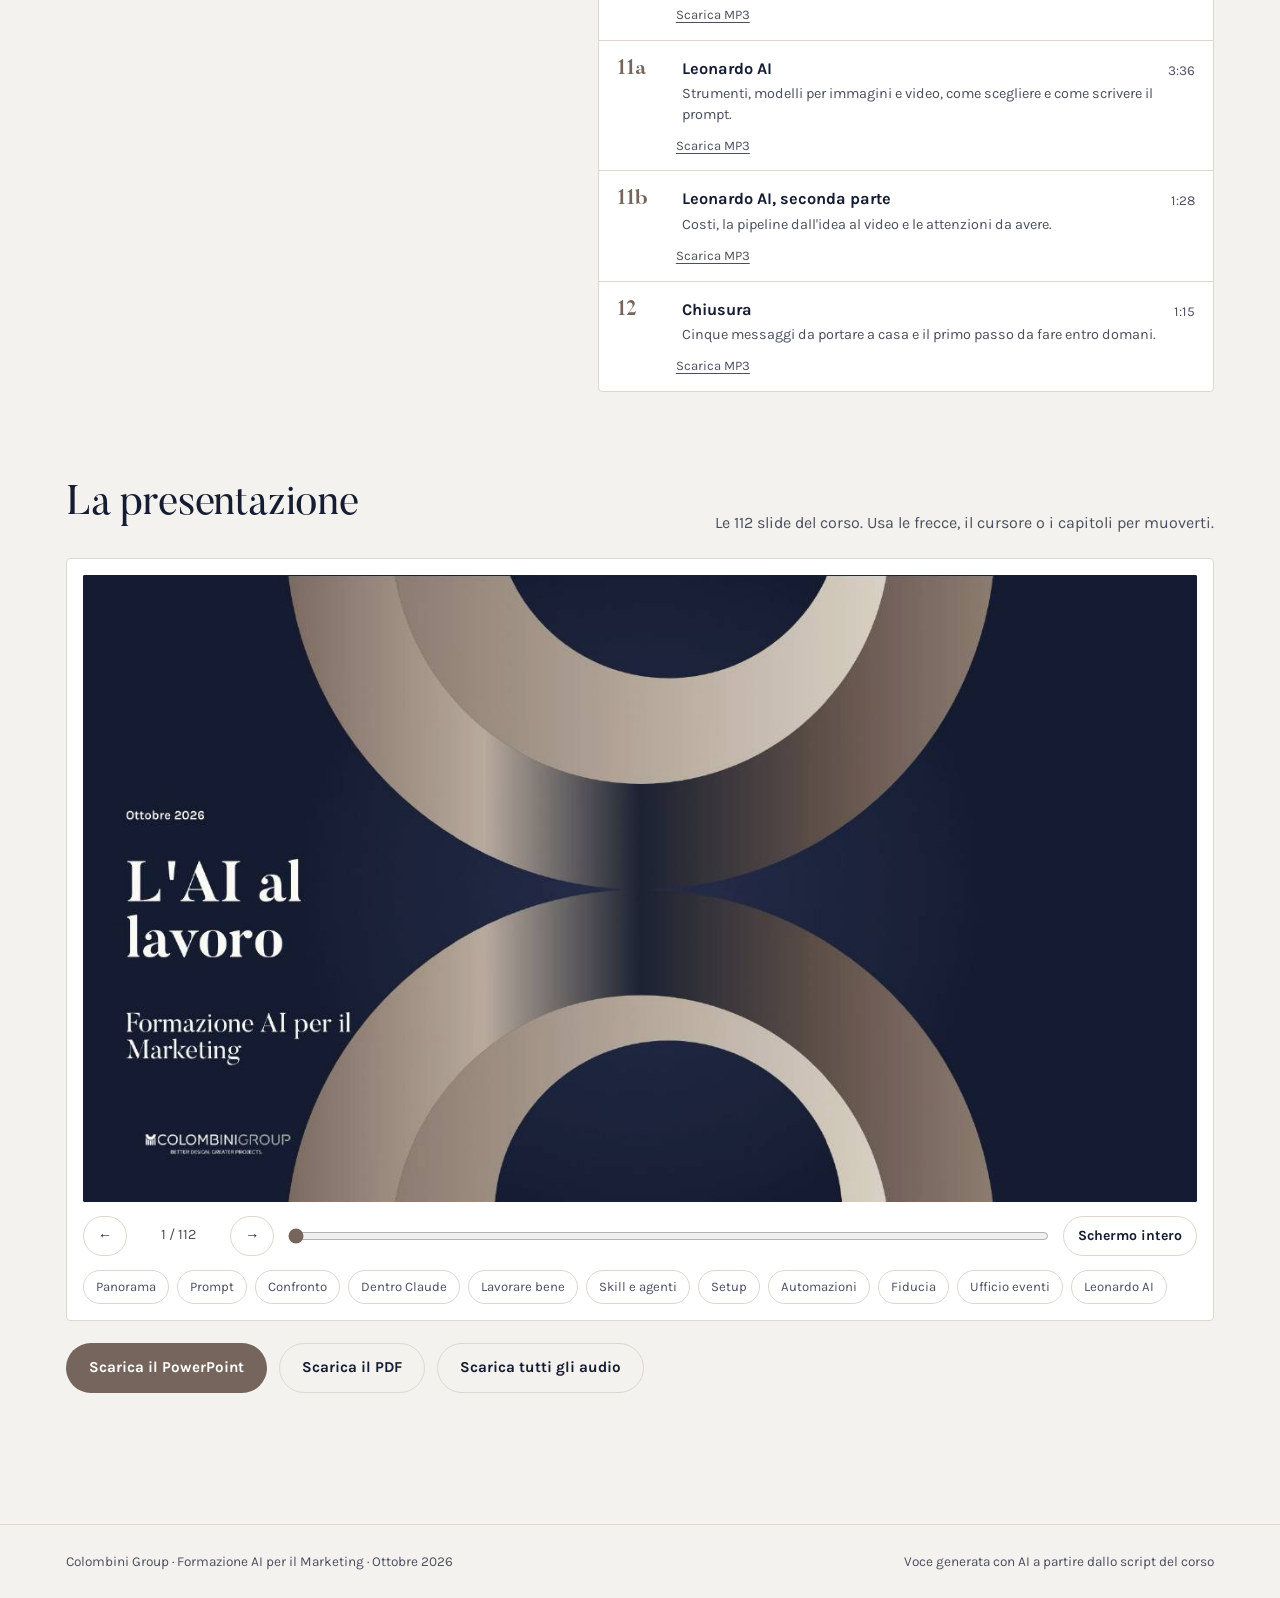
==== commit 0d4dcca5: "Pilota inglese: selettore IT/EN, capitolo 02 in inglese (audio, video, slide) Co-Authored-By: Claude" ====
--- a/index.html
+++ b/index.html
@@ -35,6 +35,13 @@
 .topbar{display:flex;justify-content:space-between;align-items:center;gap:16px;padding-block:22px}
 .topbar img{height:26px;width:auto}
 .topbar span{font-size:.8rem;color:#CBC6BB;letter-spacing:.06em}
+.tb-r{display:flex;align-items:center;gap:16px}
+.langs{display:flex;border:1px solid rgba(203,198,187,.45);border-radius:999px;padding:2px}
+.langs .lg{font-size:.78rem;font-weight:700;letter-spacing:.08em;color:#CBC6BB;text-decoration:none;padding:5px 11px;border-radius:999px;min-width:40px;text-align:center}
+.langs .lg[aria-current="true"]{background:#CBC6BB;color:#161D33}
+.langs .lg:not([aria-current="true"]):hover{color:#FFFFFF}
+.langs .lg:focus-visible{outline:2px solid #CBC6BB;outline-offset:2px}
+@media (max-width:560px){.tb-r>span{display:none}}
 .hero{display:grid;grid-template-columns:minmax(0,1fr) minmax(0,1fr);gap:32px;align-items:center;padding-block:28px 56px}
 .hero .eyebrow{color:#CBC6BB}
 .hero h1{font-size:clamp(3rem,8vw,6.2rem);line-height:.95;margin-top:14px;color:#FFFFFF}
@@ -166,7 +173,7 @@
   <div class="wrap">
     <div class="topbar">
       <img src="[data-uri]" alt="Colombini Group">
-      <span>Formazione AI · Marketing</span>
+      <div class="tb-r"><span>Formazione AI · Marketing</span><nav class="langs" aria-label="Lingua"><a href="index.html" class="lg" aria-current="true" lang="it">IT</a><a href="en.html" class="lg" lang="en">EN</a></nav></div>
     </div>
     <div class="hero">
       <div>
